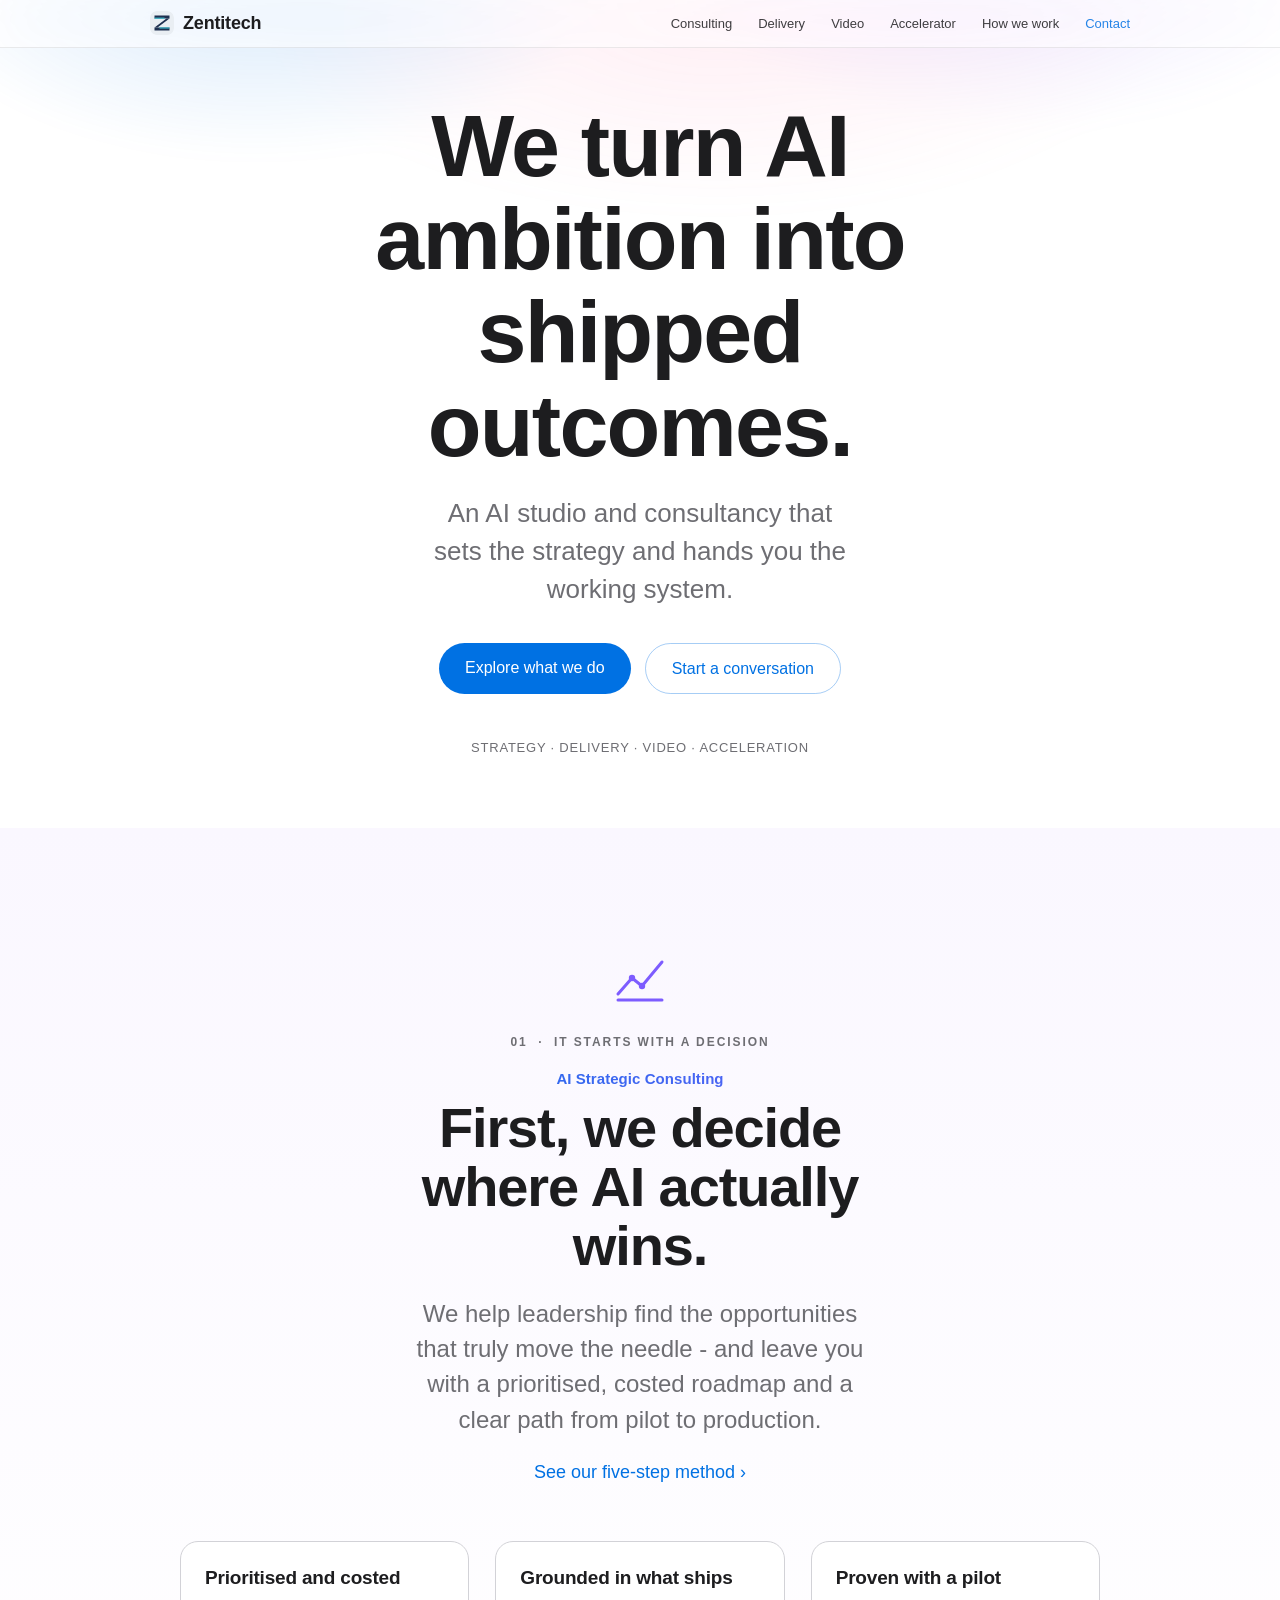
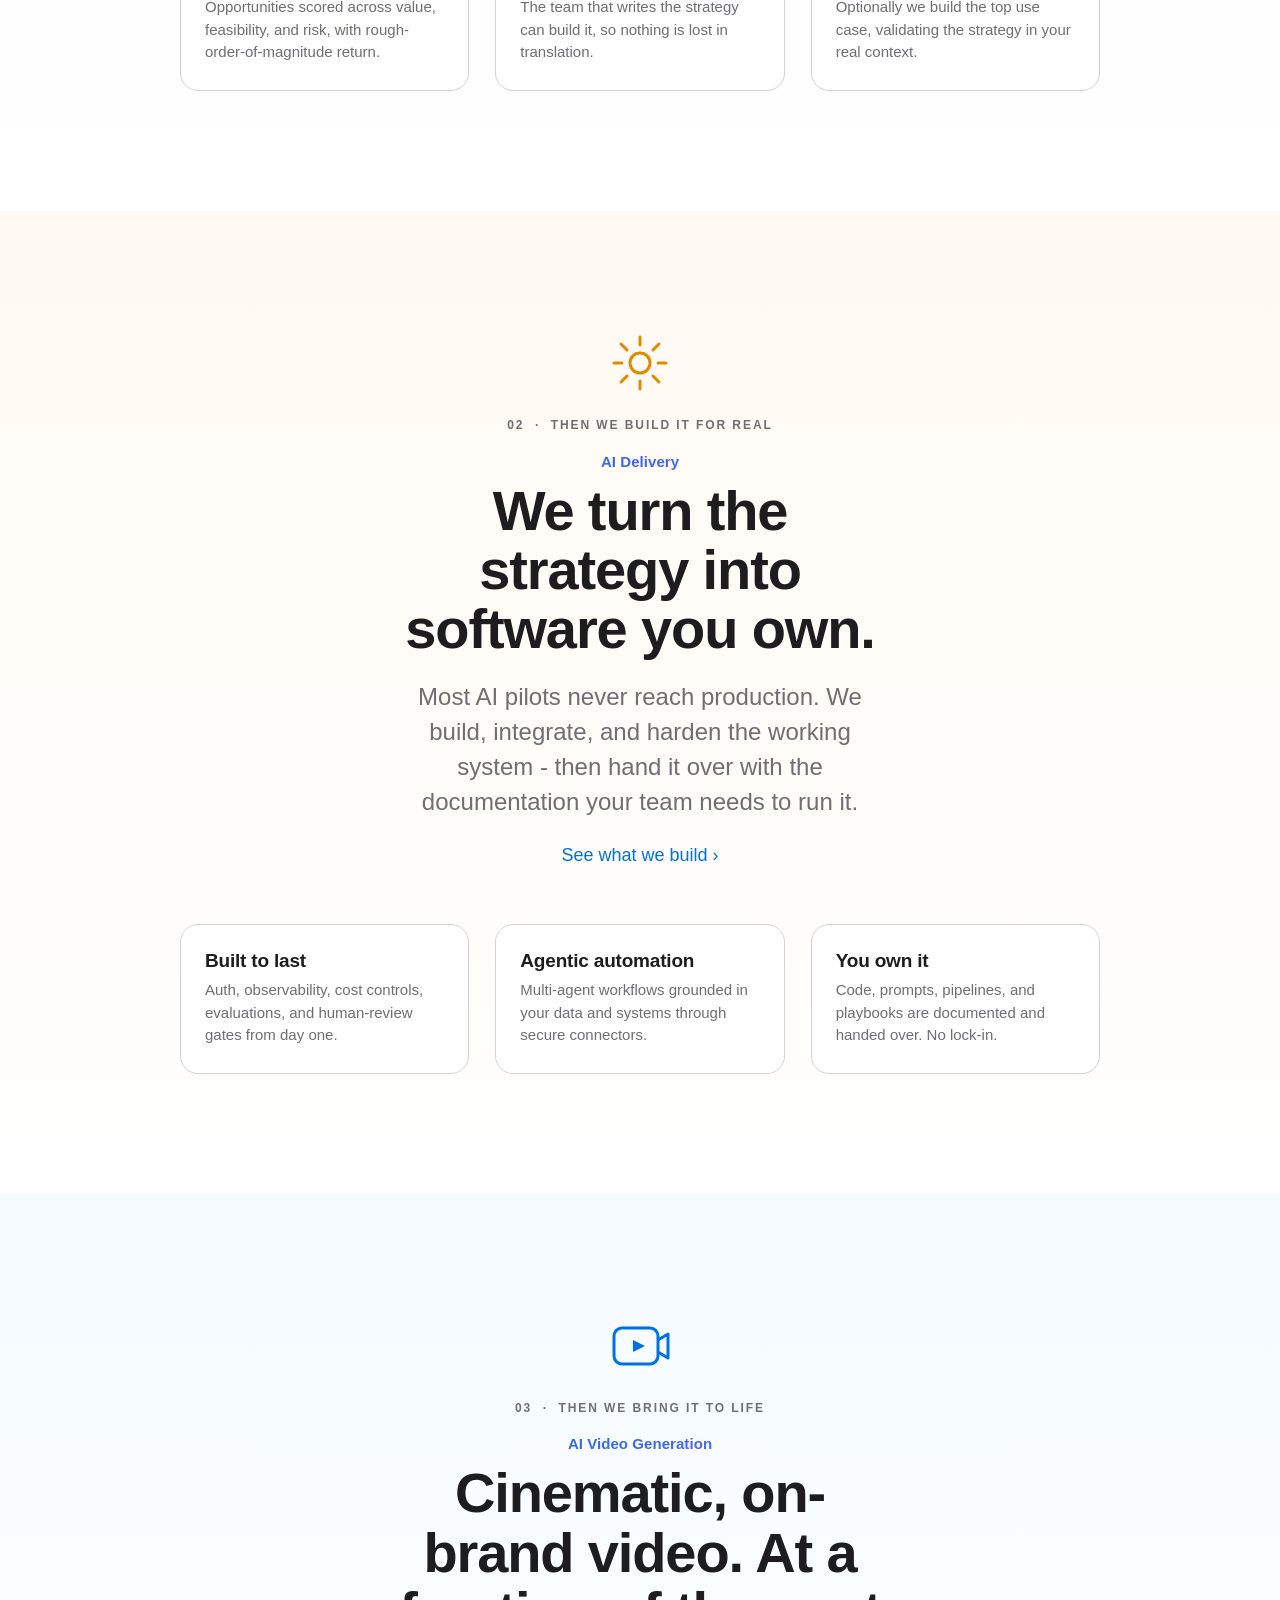
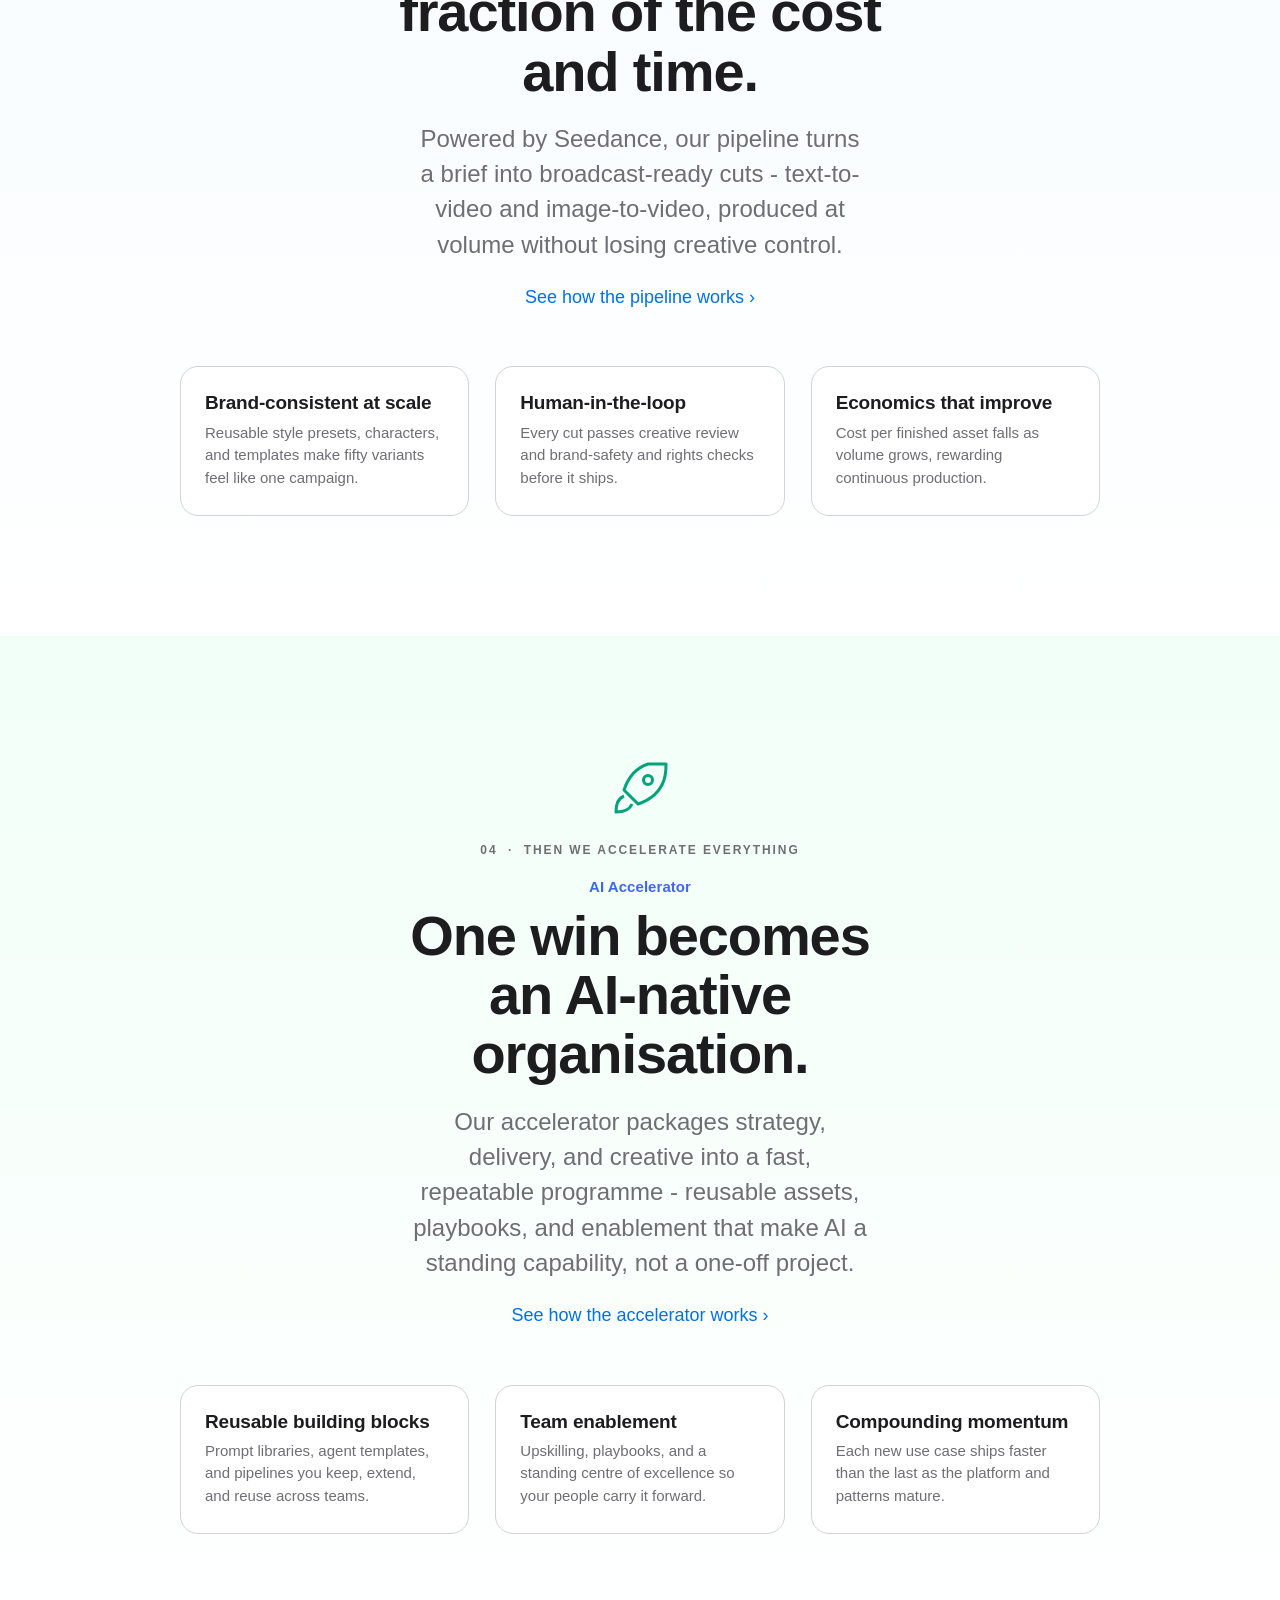
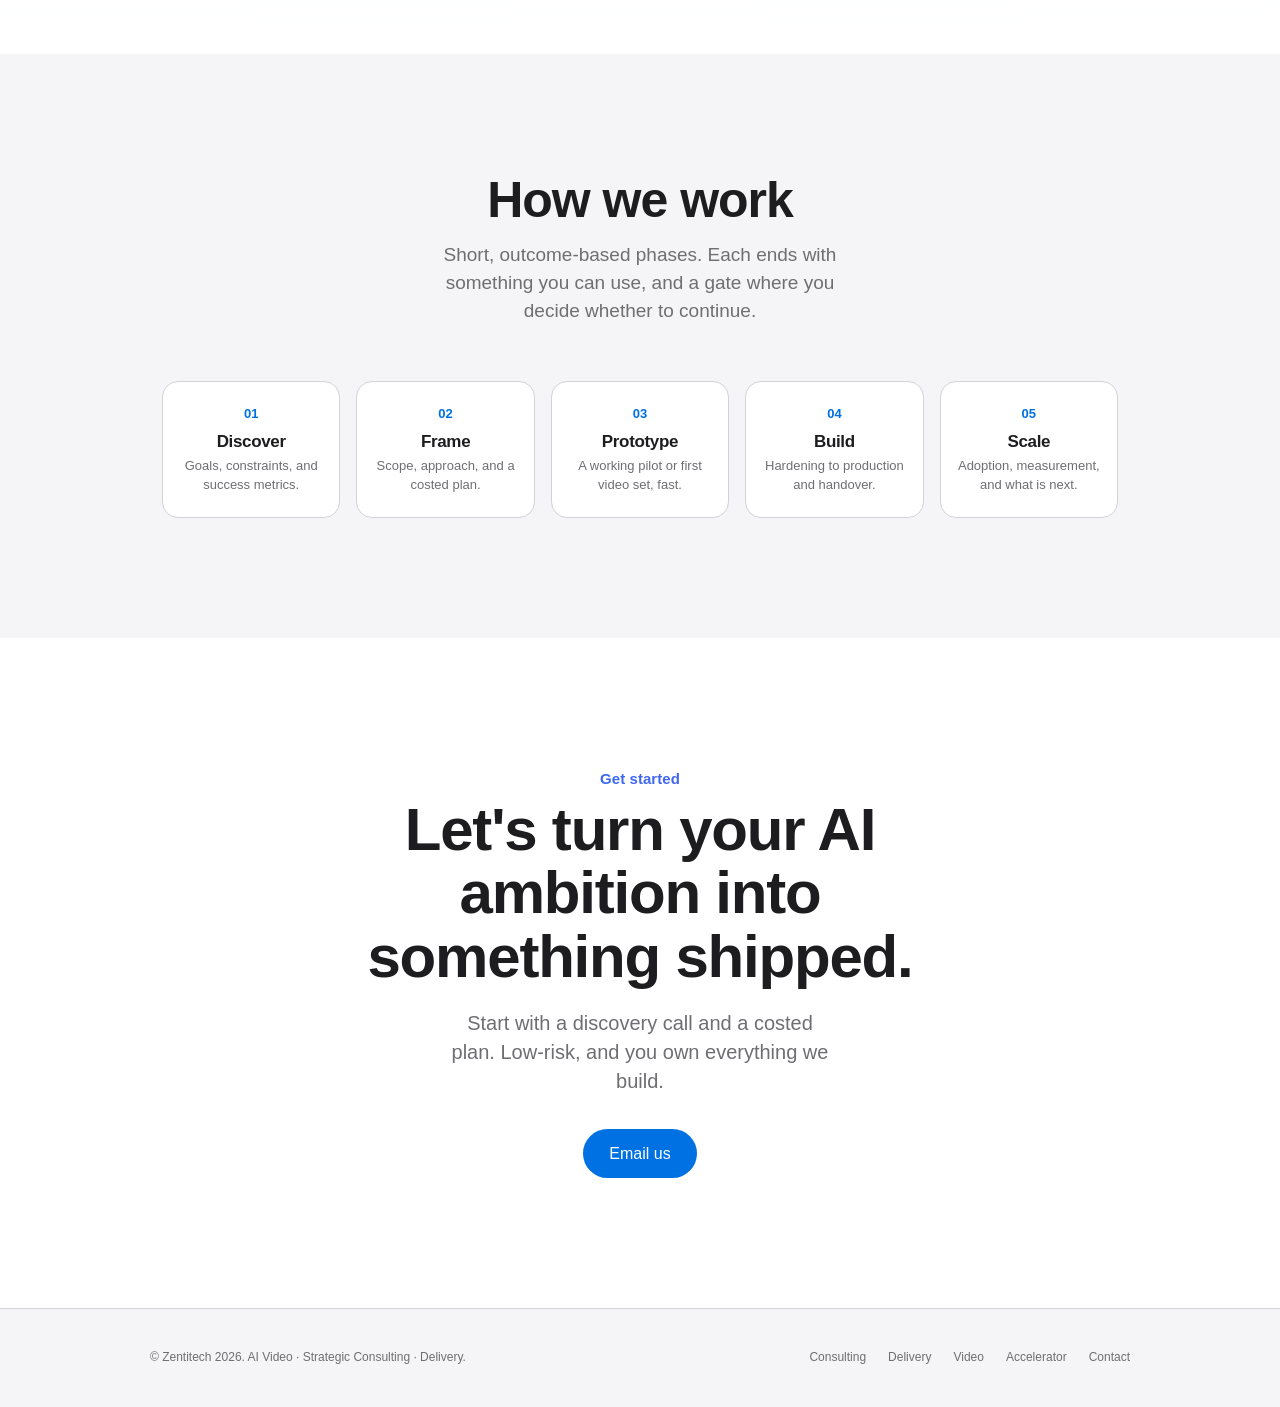
==== index.html @ b6df8ef7 "Initial commit: Zentitech website and brochure Co-Authored-By: Claude Opus 4.8 <noreply@anthropic.co" ====
<!DOCTYPE html>
<html lang="en">
<head>
<meta charset="UTF-8">
<meta name="viewport" content="width=device-width, initial-scale=1">
<title>Zentitech - AI Video · Strategic Consulting · Delivery</title>
<meta name="description" content="Zentitech turns AI ambition into shipped outcomes: cinematic AI video, strategic consulting, and production-grade AI delivery.">
<link rel="icon" href="data:image/svg+xml,%3Csvg xmlns='http://www.w3.org/2000/svg' viewBox='0 0 48 48'%3E%3Crect width='48' height='48' rx='12' fill='%23e9eef3'/%3E%3Cpath d='M9 9H39V15H9Z' fill='%231e3050'/%3E%3Cpath d='M33 15H39L15 33H9Z' fill='%231e3050'/%3E%3Cpath d='M9 33H39V39H9Z' fill='%231e3050'/%3E%3Crect x='9' y='13.2' width='20' height='2.3' fill='%233bbccd'/%3E%3Crect x='19' y='32.8' width='20' height='2.3' fill='%233bbccd'/%3E%3C/svg%3E">
<style>
  :root{
    --ink:#1d1d1f;
    --muted:#6e6e73;
    --bg:#ffffff;
    --bg2:#f5f5f7;
    --line:#d2d2d7;
    --accent:#0071e3;
    --accent-press:#0058b8;
    --nav-h:48px;
    --maxw:1000px;
    --font:-apple-system,BlinkMacSystemFont,"SF Pro Display","SF Pro Text","Helvetica Neue",Helvetica,Arial,sans-serif;
  }
  *{box-sizing:border-box;margin:0;padding:0}
  html{scroll-behavior:smooth}
  body{
    font-family:var(--font);
    color:var(--ink);
    background:var(--bg);
    -webkit-font-smoothing:antialiased;
    text-rendering:optimizeLegibility;
    line-height:1.47;
  }
  a{color:var(--accent);text-decoration:none;transition:opacity .2s ease,color .2s ease}
  a:hover{text-decoration:underline}
  section{scroll-margin-top:var(--nav-h)}
  body{animation:pagein .5s ease both}
  @keyframes pagein{from{opacity:0}to{opacity:1}}
  body.pageout{opacity:0;transition:opacity .28s ease}

  /* ---------- Nav ---------- */
  .nav{
    position:fixed;top:0;left:0;right:0;height:var(--nav-h);z-index:1000;
    background:rgba(255,255,255,.72);
    backdrop-filter:saturate(180%) blur(20px);
    -webkit-backdrop-filter:saturate(180%) blur(20px);
    border-bottom:1px solid rgba(0,0,0,.08);
  }
  .nav-inner{
    max-width:1024px;margin:0 auto;height:100%;padding:0 22px;
    display:flex;align-items:center;justify-content:space-between;gap:18px;
  }
  .brand{display:flex;align-items:center;gap:9px;font-weight:600;font-size:18px;letter-spacing:-.01em;color:var(--ink)}
  .brand:hover{text-decoration:none}
  .brand .mark{width:24px;height:24px;border-radius:7px;display:block}
  .nav-links{display:flex;align-items:center;gap:26px;overflow-x:auto;scrollbar-width:none}
  .nav-links::-webkit-scrollbar{display:none}
  .nav-links a{color:var(--ink);font-size:13px;font-weight:400;opacity:.85;white-space:nowrap}
  .nav-links a:hover{opacity:1;text-decoration:none}
  .nav-links a.cta{color:var(--accent);font-weight:500}

  /* ---------- Layout helpers ---------- */
  .wrap{max-width:var(--maxw);margin:0 auto;padding:0 22px}
  .eyebrow{
    font-size:15px;font-weight:600;letter-spacing:.004em;margin-bottom:8px;
    background:linear-gradient(90deg,#0071e3,#7d5cff);
    -webkit-background-clip:text;background-clip:text;color:transparent;
  }
  .chapter{
    font-size:12px;font-weight:600;letter-spacing:.16em;text-transform:uppercase;
    color:var(--muted);margin-bottom:16px;
  }
  h1,h2,h3{letter-spacing:-.02em;font-weight:600;line-height:1.06}
  .reveal{opacity:0;transform:translateY(26px);transition:opacity .8s cubic-bezier(.16,1,.3,1),transform .8s cubic-bezier(.16,1,.3,1)}
  .reveal.in{opacity:1;transform:none}

  /* ---------- Hero ---------- */
  .hero{
    min-height:92vh;display:flex;flex-direction:column;align-items:center;justify-content:center;
    text-align:center;padding:calc(var(--nav-h) + 40px) 22px 60px;position:relative;overflow:hidden;
  }
  .hero-glow{
    position:absolute;inset:-20% -10% auto -10%;height:70%;z-index:0;pointer-events:none;
    background:
      radial-gradient(40% 60% at 25% 20%,rgba(0,113,227,.18),transparent 60%),
      radial-gradient(40% 60% at 75% 15%,rgba(125,92,255,.16),transparent 60%),
      radial-gradient(50% 60% at 55% 30%,rgba(255,92,150,.10),transparent 60%);
    filter:blur(10px);
  }
  .hero h1{font-size:clamp(42px,8vw,88px);max-width:14ch;margin:0 auto;position:relative}
  .hero .sub{font-size:clamp(19px,2.4vw,26px);color:var(--muted);max-width:30ch;margin:22px auto 0;font-weight:400;position:relative}
  .hero .actions{margin-top:34px;display:flex;gap:14px;flex-wrap:wrap;justify-content:center;position:relative}
  .btn{
    display:inline-block;padding:13px 26px;border-radius:980px;font-size:16px;font-weight:500;
    background:var(--accent);color:#fff;transition:background .2s,transform .2s;
  }
  .btn:hover{background:var(--accent-press);text-decoration:none;transform:translateY(-1px)}
  .btn.ghost{background:transparent;color:var(--accent);border:1px solid rgba(0,113,227,.35)}
  .btn.ghost:hover{background:rgba(0,113,227,.06)}
  .hero .tagline{margin-top:44px;font-size:13px;color:var(--muted);letter-spacing:.06em;text-transform:uppercase;position:relative}

  /* ---------- Practice panels ---------- */
  .panel{padding:120px 0;text-align:center}
  .panel.tint-video{background:linear-gradient(180deg,#f5fbff,#ffffff)}
  .panel.tint-consult{background:linear-gradient(180deg,#faf7ff,#ffffff)}
  .panel.tint-delivery{background:linear-gradient(180deg,#fff9f2,#ffffff)}
  .panel.tint-accel{background:linear-gradient(180deg,#f1fff8,#ffffff)}
  .panel .icon{width:64px;height:64px;margin:0 auto 22px;display:block}
  .panel h2{font-size:clamp(34px,5vw,56px);max-width:16ch;margin:0 auto}
  .panel .lead{font-size:clamp(19px,2.2vw,24px);color:var(--muted);max-width:34ch;margin:20px auto 0;font-weight:400}
  .panel .learn{margin-top:22px;font-size:18px;font-weight:400}
  .features{
    max-width:920px;margin:56px auto 0;display:grid;grid-template-columns:repeat(3,1fr);gap:26px;text-align:left;
  }
  .feature{background:#fff;border:1px solid var(--line);border-radius:18px;padding:26px 24px}
  .feature h3{font-size:19px;margin-bottom:8px;letter-spacing:-.01em}
  .feature p{font-size:15px;color:var(--muted);line-height:1.5}

  /* ---------- Stats ---------- */
  .stats{background:#000;color:#f5f5f7;padding:110px 0;text-align:center}
  .stats h2{font-size:clamp(30px,4.4vw,46px);max-width:20ch;margin:0 auto 60px;color:#fff}
  .stat-grid{max-width:940px;margin:0 auto;display:grid;grid-template-columns:repeat(4,1fr);gap:30px}
  .stat .num{font-size:clamp(34px,5vw,52px);font-weight:600;letter-spacing:-.02em;
    background:linear-gradient(90deg,#4ac2ff,#a78bff);-webkit-background-clip:text;background-clip:text;color:transparent}
  .stat .lbl{font-size:15px;color:#a1a1a6;margin-top:8px}

  /* ---------- How we work ---------- */
  .how{padding:120px 0;text-align:center;background:var(--bg2)}
  .how h2{font-size:clamp(32px,4.6vw,50px);margin-bottom:14px}
  .how .lead{font-size:19px;color:var(--muted);max-width:40ch;margin:0 auto 56px}
  .steps{max-width:960px;margin:0 auto;display:grid;grid-template-columns:repeat(5,1fr);gap:16px}
  .step{background:#fff;border:1px solid var(--line);border-radius:16px;padding:22px 16px}
  .step .n{font-size:13px;font-weight:600;color:var(--accent);margin-bottom:10px}
  .step h3{font-size:17px;margin-bottom:6px}
  .step p{font-size:13px;color:var(--muted);line-height:1.45}

  /* ---------- Contact ---------- */
  .contact{padding:130px 0;text-align:center}
  .contact h2{font-size:clamp(34px,5.4vw,60px);max-width:18ch;margin:0 auto}
  .contact .lead{font-size:20px;color:var(--muted);max-width:34ch;margin:20px auto 32px}

  /* ---------- Footer ---------- */
  footer{background:var(--bg2);border-top:1px solid var(--line);padding:40px 0;font-size:12px;color:var(--muted)}
  .foot-inner{max-width:1024px;margin:0 auto;padding:0 22px;display:flex;justify-content:space-between;flex-wrap:wrap;gap:14px}
  .foot-inner a{color:var(--muted)}
  .foot-links{display:flex;gap:22px;flex-wrap:wrap}

  /* ---------- Responsive ---------- */
  @media(max-width:820px){
    .features{grid-template-columns:1fr;max-width:460px}
    .stat-grid{grid-template-columns:repeat(2,1fr);gap:40px 24px}
    .steps{grid-template-columns:repeat(2,1fr)}
    .panel{padding:88px 0}
    .stats,.how,.contact{padding:88px 0}
  }
  @media(max-width:520px){
    .steps{grid-template-columns:1fr}
    .nav-links{gap:18px}
    .brand span{display:none}
  }
  @media (prefers-reduced-motion:reduce){
    html{scroll-behavior:auto}
    .reveal{transition:none;opacity:1;transform:none}
  }
</style>
</head>
<body>

<!-- ===== Nav ===== -->
<nav class="nav">
  <div class="nav-inner">
    <a class="brand" href="#top">
      <svg class="mark" viewBox="0 0 48 48" aria-hidden="true">
        <rect width="48" height="48" rx="12" fill="#e9eef3"/>
        <path d="M9 9H39V15H9Z" fill="#1e3050"/>
        <path d="M33 15H39L15 33H9Z" fill="#1e3050"/>
        <path d="M9 33H39V39H9Z" fill="#1e3050"/>
        <rect x="9" y="13.2" width="20" height="2.3" fill="#3bbccd"/>
        <rect x="19" y="32.8" width="20" height="2.3" fill="#3bbccd"/>
      </svg>
      <span>Zentitech</span>
    </a>
    <div class="nav-links">
      <a href="#consulting">Consulting</a>
      <a href="#delivery">Delivery</a>
      <a href="#video">Video</a>
      <a href="#accelerator">Accelerator</a>
      <a href="#work">How we work</a>
      <a class="cta" href="#contact">Contact</a>
    </div>
  </div>
</nav>

<span id="top"></span>

<!-- ===== Hero ===== -->
<header class="hero">
  <div class="hero-glow"></div>
  <h1>We turn AI ambition into shipped outcomes.</h1>
  <p class="sub">An AI studio and consultancy that sets the strategy and hands you the working system.</p>
  <div class="actions">
    <a class="btn" href="#video">Explore what we do</a>
    <a class="btn ghost" href="#contact">Start a conversation</a>
  </div>
  <p class="tagline">Strategy · Delivery · Video · Acceleration</p>
</header>

<!-- ===== Chapter 1: Consulting ===== -->
<section id="consulting" class="panel tint-consult">
  <div class="wrap">
    <svg class="icon reveal" viewBox="0 0 64 64" fill="none" aria-hidden="true">
      <path d="M10 46l14-16 10 8 20-24" stroke="#7d5cff" stroke-width="3" stroke-linecap="round" stroke-linejoin="round"/>
      <circle cx="24" cy="30" r="3.2" fill="#7d5cff"/><circle cx="34" cy="38" r="3.2" fill="#7d5cff"/>
      <path d="M10 52h44" stroke="#7d5cff" stroke-width="3" stroke-linecap="round"/>
    </svg>
    <p class="chapter reveal">01 &nbsp;·&nbsp; It starts with a decision</p>
    <p class="eyebrow reveal">AI Strategic Consulting</p>
    <h2 class="reveal">First, we decide where AI actually wins.</h2>
    <p class="lead reveal">We help leadership find the opportunities that truly move the needle - and leave you with a prioritised, costed roadmap and a clear path from pilot to production.</p>
    <p class="learn reveal"><a href="consulting.html">See our five-step method &rsaquo;</a></p>
    <div class="features">
      <div class="feature reveal"><h3>Prioritised and costed</h3><p>Opportunities scored across value, feasibility, and risk, with rough-order-of-magnitude return.</p></div>
      <div class="feature reveal"><h3>Grounded in what ships</h3><p>The team that writes the strategy can build it, so nothing is lost in translation.</p></div>
      <div class="feature reveal"><h3>Proven with a pilot</h3><p>Optionally we build the top use case, validating the strategy in your real context.</p></div>
    </div>
  </div>
</section>

<!-- ===== Chapter 2: Delivery ===== -->
<section id="delivery" class="panel tint-delivery">
  <div class="wrap">
    <svg class="icon reveal" viewBox="0 0 64 64" fill="none" aria-hidden="true">
      <circle cx="32" cy="32" r="10" stroke="#e08a00" stroke-width="3"/>
      <path d="M32 6v8M32 50v8M6 32h8M50 32h8M13 13l6 6M45 45l6 6M51 13l-6 6M19 45l-6 6" stroke="#e08a00" stroke-width="3" stroke-linecap="round"/>
    </svg>
    <p class="chapter reveal">02 &nbsp;·&nbsp; Then we build it for real</p>
    <p class="eyebrow reveal">AI Delivery</p>
    <h2 class="reveal">We turn the strategy into software you own.</h2>
    <p class="lead reveal">Most AI pilots never reach production. We build, integrate, and harden the working system - then hand it over with the documentation your team needs to run it.</p>
    <p class="learn reveal"><a href="delivery.html">See what we build &rsaquo;</a></p>
    <div class="features">
      <div class="feature reveal"><h3>Built to last</h3><p>Auth, observability, cost controls, evaluations, and human-review gates from day one.</p></div>
      <div class="feature reveal"><h3>Agentic automation</h3><p>Multi-agent workflows grounded in your data and systems through secure connectors.</p></div>
      <div class="feature reveal"><h3>You own it</h3><p>Code, prompts, pipelines, and playbooks are documented and handed over. No lock-in.</p></div>
    </div>
  </div>
</section>

<!-- ===== Chapter 3: Video ===== -->
<section id="video" class="panel tint-video">
  <div class="wrap">
    <svg class="icon reveal" viewBox="0 0 64 64" fill="none" aria-hidden="true">
      <rect x="6" y="14" width="44" height="36" rx="8" stroke="#0071e3" stroke-width="3"/>
      <path d="M50 26l10-6v24l-10-6" stroke="#0071e3" stroke-width="3" stroke-linejoin="round"/>
      <path d="M25 26l12 6-12 6z" fill="#0071e3"/>
    </svg>
    <p class="chapter reveal">03 &nbsp;·&nbsp; Then we bring it to life</p>
    <p class="eyebrow reveal">AI Video Generation</p>
    <h2 class="reveal">Cinematic, on-brand video. At a fraction of the cost and time.</h2>
    <p class="lead reveal">Powered by Seedance, our pipeline turns a brief into broadcast-ready cuts - text-to-video and image-to-video, produced at volume without losing creative control.</p>
    <p class="learn reveal"><a href="video.html">See how the pipeline works &rsaquo;</a></p>
    <div class="features">
      <div class="feature reveal"><h3>Brand-consistent at scale</h3><p>Reusable style presets, characters, and templates make fifty variants feel like one campaign.</p></div>
      <div class="feature reveal"><h3>Human-in-the-loop</h3><p>Every cut passes creative review and brand-safety and rights checks before it ships.</p></div>
      <div class="feature reveal"><h3>Economics that improve</h3><p>Cost per finished asset falls as volume grows, rewarding continuous production.</p></div>
    </div>
  </div>
</section>

<!-- ===== Chapter 4: AI Accelerator ===== -->
<section id="accelerator" class="panel tint-accel">
  <div class="wrap">
    <svg class="icon reveal" viewBox="0 0 64 64" fill="none" aria-hidden="true">
      <path d="M40 8c-12 4-20 14-24 26l14 14c12-4 22-12 26-24 2-6 2-12 2-16-4 0-10 0-18 0z" stroke="#00a37a" stroke-width="3" stroke-linejoin="round"/>
      <circle cx="40" cy="24" r="4.5" stroke="#00a37a" stroke-width="3"/>
      <path d="M16 40c-5 2-8 8-8 16 8 0 14-3 16-8" stroke="#00a37a" stroke-width="3" stroke-linejoin="round"/>
    </svg>
    <p class="chapter reveal">04 &nbsp;·&nbsp; Then we accelerate everything</p>
    <p class="eyebrow reveal">AI Accelerator</p>
    <h2 class="reveal">One win becomes an AI-native organisation.</h2>
    <p class="lead reveal">Our accelerator packages strategy, delivery, and creative into a fast, repeatable programme - reusable assets, playbooks, and enablement that make AI a standing capability, not a one-off project.</p>
    <p class="learn reveal"><a href="accelerator.html">See how the accelerator works &rsaquo;</a></p>
    <div class="features">
      <div class="feature reveal"><h3>Reusable building blocks</h3><p>Prompt libraries, agent templates, and pipelines you keep, extend, and reuse across teams.</p></div>
      <div class="feature reveal"><h3>Team enablement</h3><p>Upskilling, playbooks, and a standing centre of excellence so your people carry it forward.</p></div>
      <div class="feature reveal"><h3>Compounding momentum</h3><p>Each new use case ships faster than the last as the platform and patterns mature.</p></div>
    </div>
  </div>
</section>


<!-- ===== How we work ===== -->
<section id="work" class="how">
  <div class="wrap">
    <h2 class="reveal">How we work</h2>
    <p class="lead reveal">Short, outcome-based phases. Each ends with something you can use, and a gate where you decide whether to continue.</p>
    <div class="steps">
      <div class="step reveal"><div class="n">01</div><h3>Discover</h3><p>Goals, constraints, and success metrics.</p></div>
      <div class="step reveal"><div class="n">02</div><h3>Frame</h3><p>Scope, approach, and a costed plan.</p></div>
      <div class="step reveal"><div class="n">03</div><h3>Prototype</h3><p>A working pilot or first video set, fast.</p></div>
      <div class="step reveal"><div class="n">04</div><h3>Build</h3><p>Hardening to production and handover.</p></div>
      <div class="step reveal"><div class="n">05</div><h3>Scale</h3><p>Adoption, measurement, and what is next.</p></div>
    </div>
  </div>
</section>

<!-- ===== Contact ===== -->
<section id="contact" class="contact">
  <div class="wrap">
    <p class="eyebrow reveal">Get started</p>
    <h2 class="reveal">Let's turn your AI ambition into something shipped.</h2>
    <p class="lead reveal">Start with a discovery call and a costed plan. Low-risk, and you own everything we build.</p>
    <div class="actions reveal" style="display:flex;gap:14px;justify-content:center;flex-wrap:wrap">
      <a class="btn" href="mailto:info@zentitech.com">Email us</a>
    </div>
  </div>
</section>

<!-- ===== Footer ===== -->
<footer>
  <div class="foot-inner">
    <div>&copy; Zentitech 2026. AI Video · Strategic Consulting · Delivery.</div>
    <div class="foot-links">
      <a href="#consulting">Consulting</a>
      <a href="#delivery">Delivery</a>
      <a href="#video">Video</a>
      <a href="#accelerator">Accelerator</a>
      <a href="mailto:info@zentitech.com">Contact</a>
    </div>
  </div>
</footer>

<script>
  // Scroll reveal
  var io = new IntersectionObserver(function(entries){
    entries.forEach(function(e){
      if(e.isIntersecting){ e.target.classList.add('in'); io.unobserve(e.target); }
    });
  }, {threshold:0.14, rootMargin:'0px 0px -8% 0px'});
  document.querySelectorAll('.reveal').forEach(function(el, i){
    // small stagger within a group
    el.style.transitionDelay = (i % 3) * 60 + 'ms';
    io.observe(el);
  });
(function(){
  if(window.matchMedia && window.matchMedia('(prefers-reduced-motion: reduce)').matches) return;
  document.addEventListener('click',function(e){
    var a=e.target.closest('a'); if(!a) return;
    if(a.target==='_blank'||a.hasAttribute('download')) return;
    var href=a.getAttribute('href')||'';
    if(href===''||href.charAt(0)==='#'||href.indexOf('mailto:')===0||href.indexOf('http')===0) return;
    e.preventDefault();
    document.body.classList.add('pageout');
    setTimeout(function(){window.location=href;},260);
  });
})();
</script>
</body>
</html>
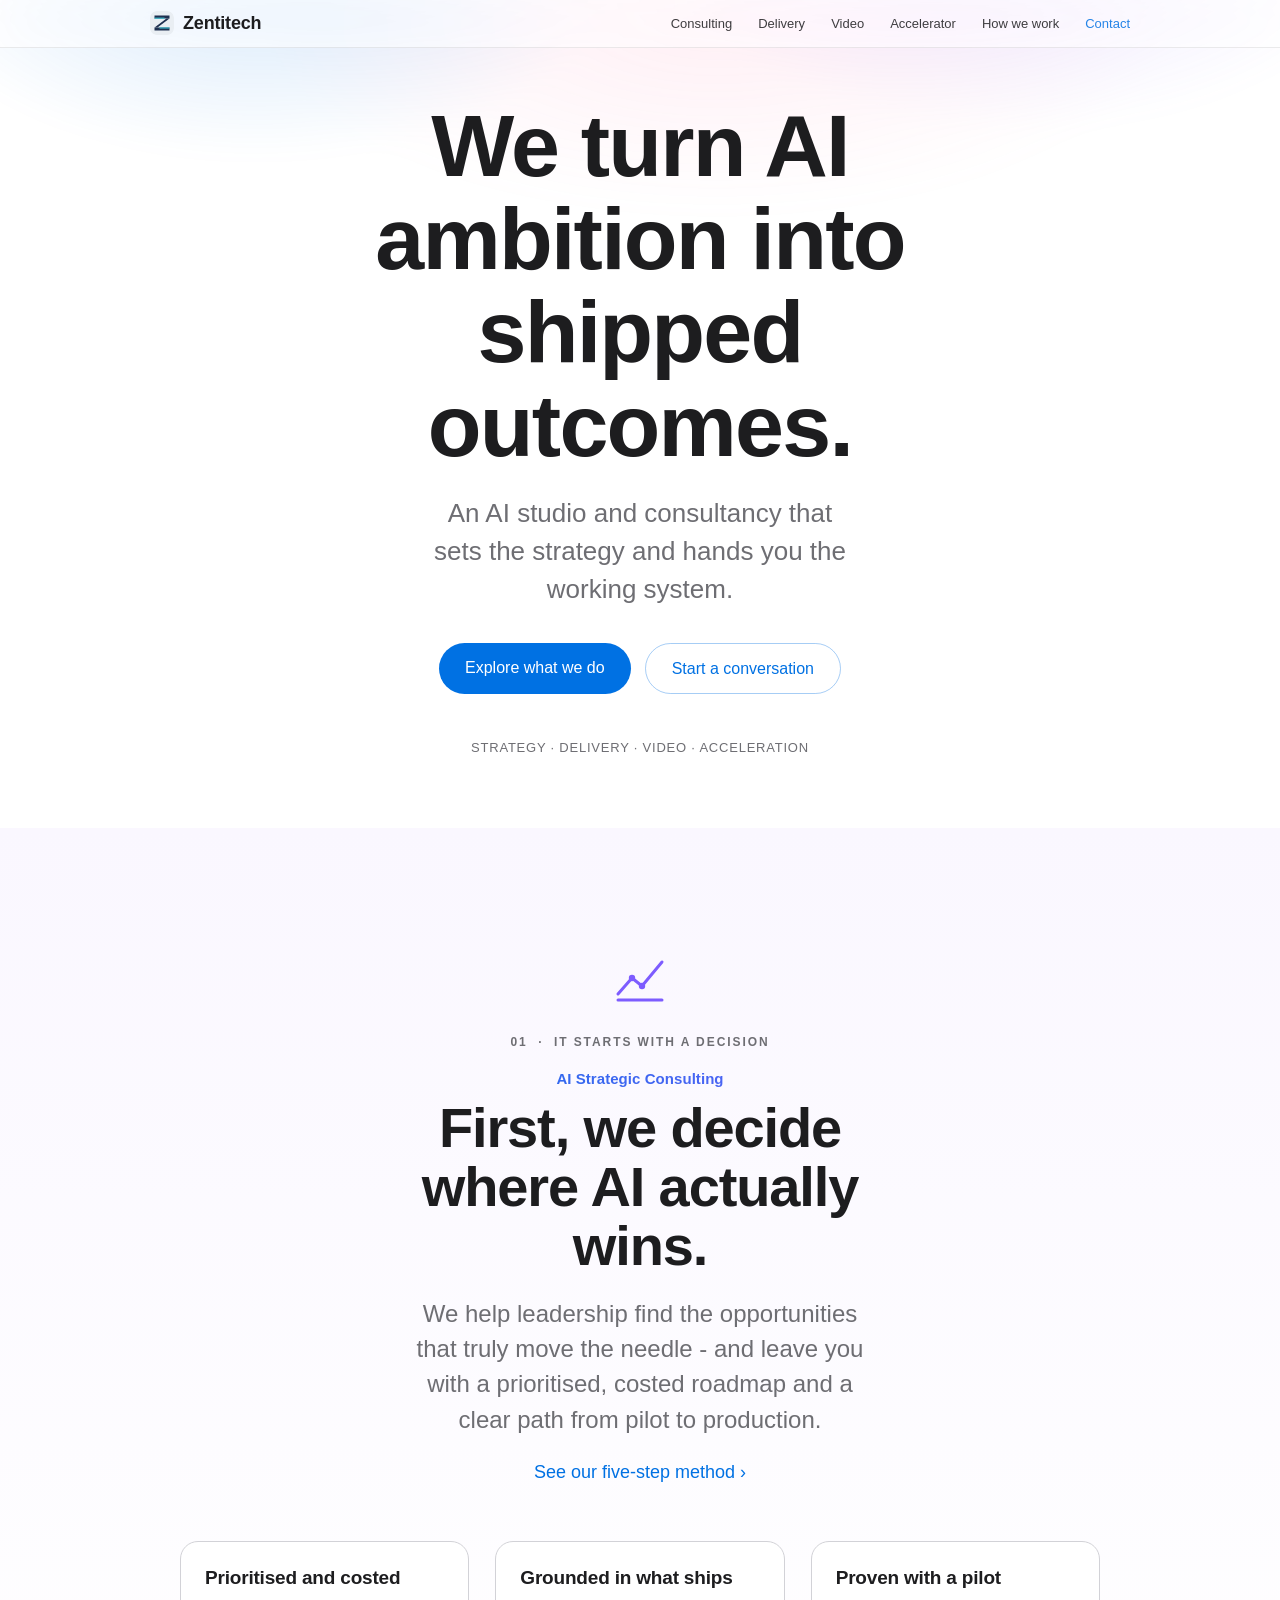
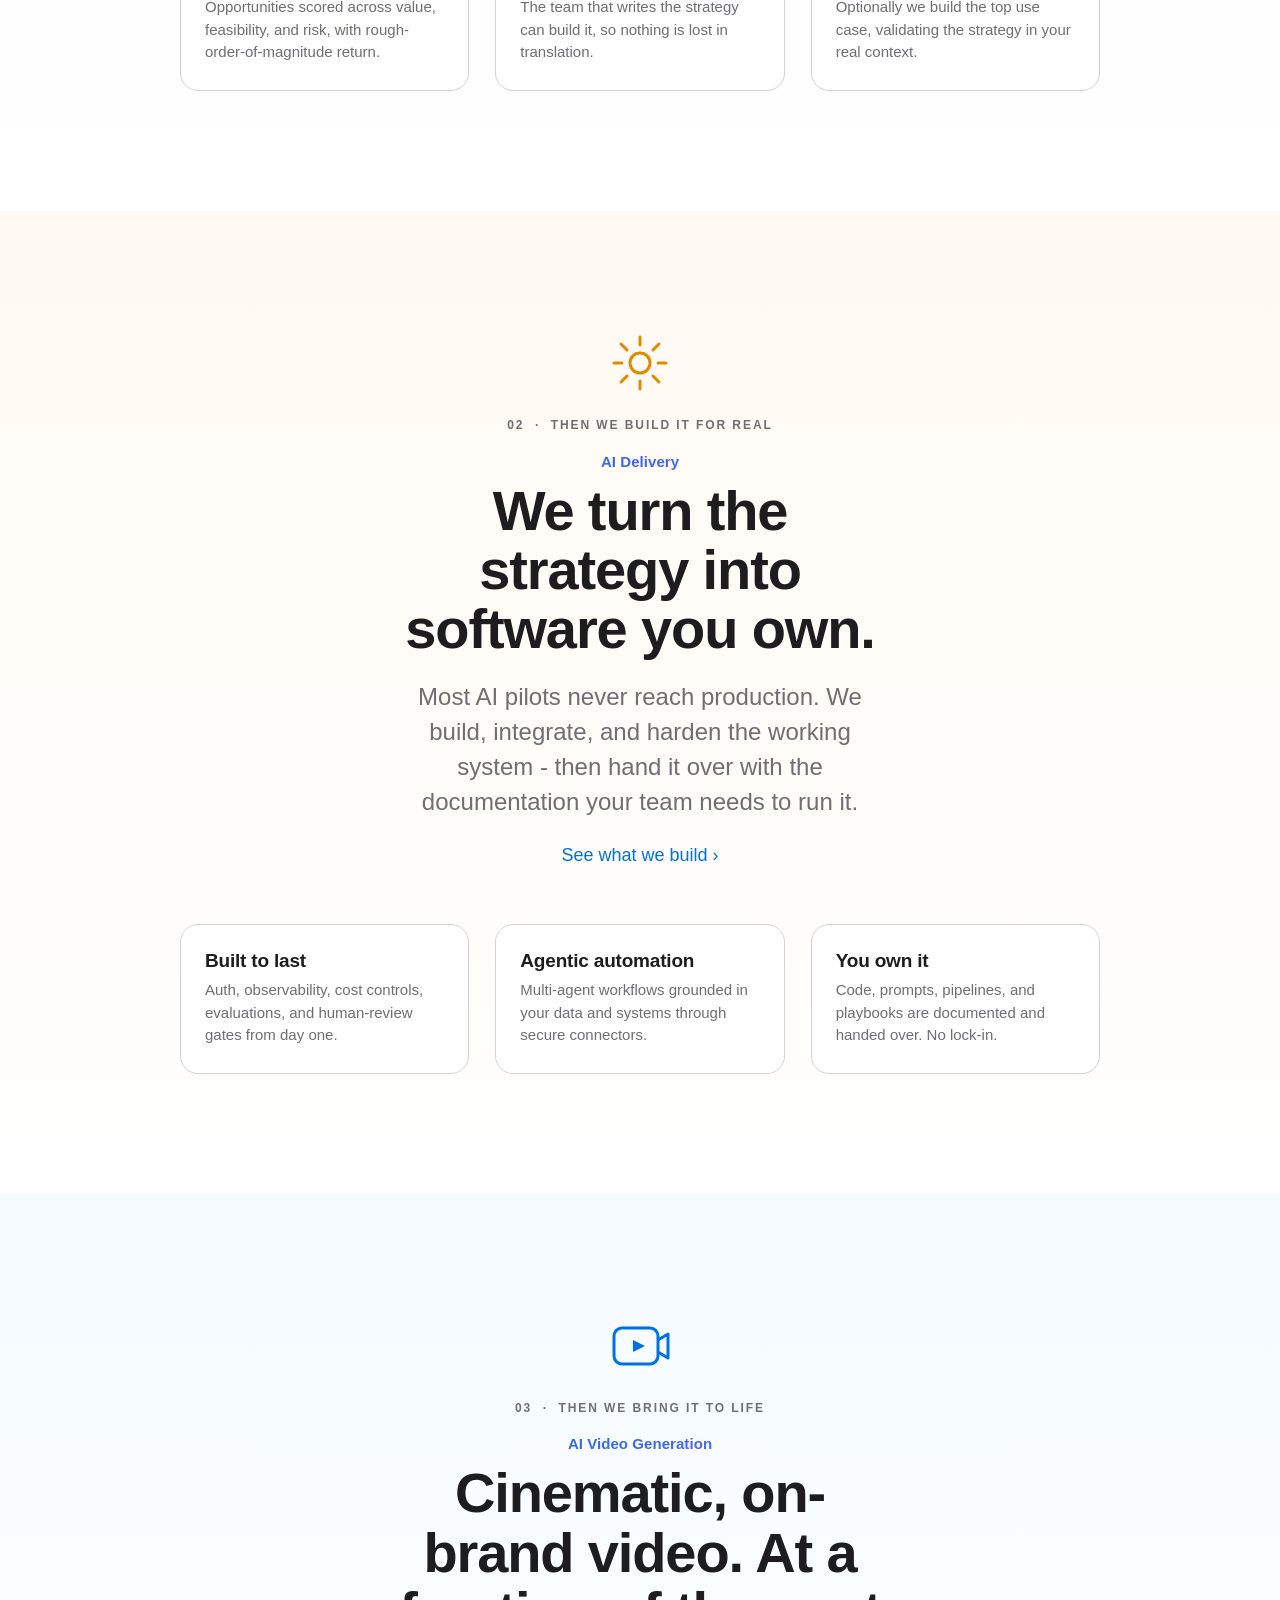
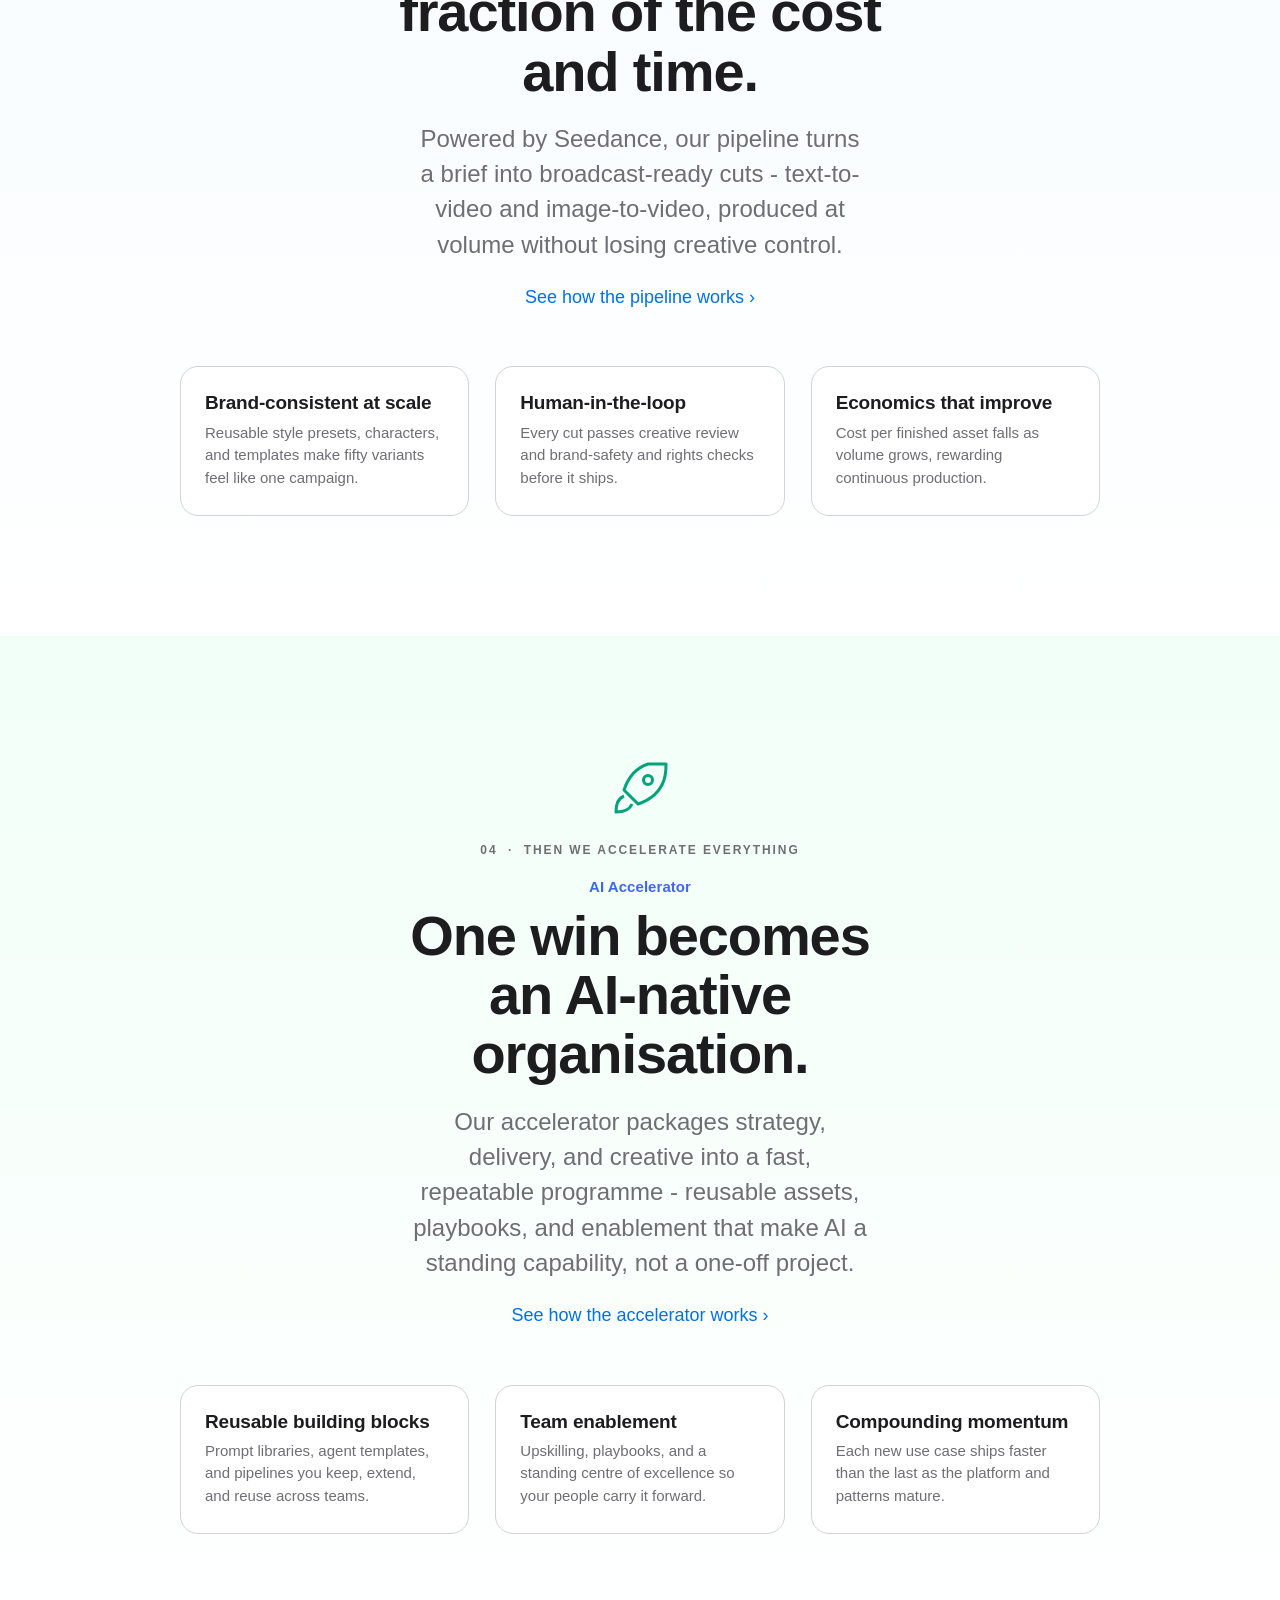
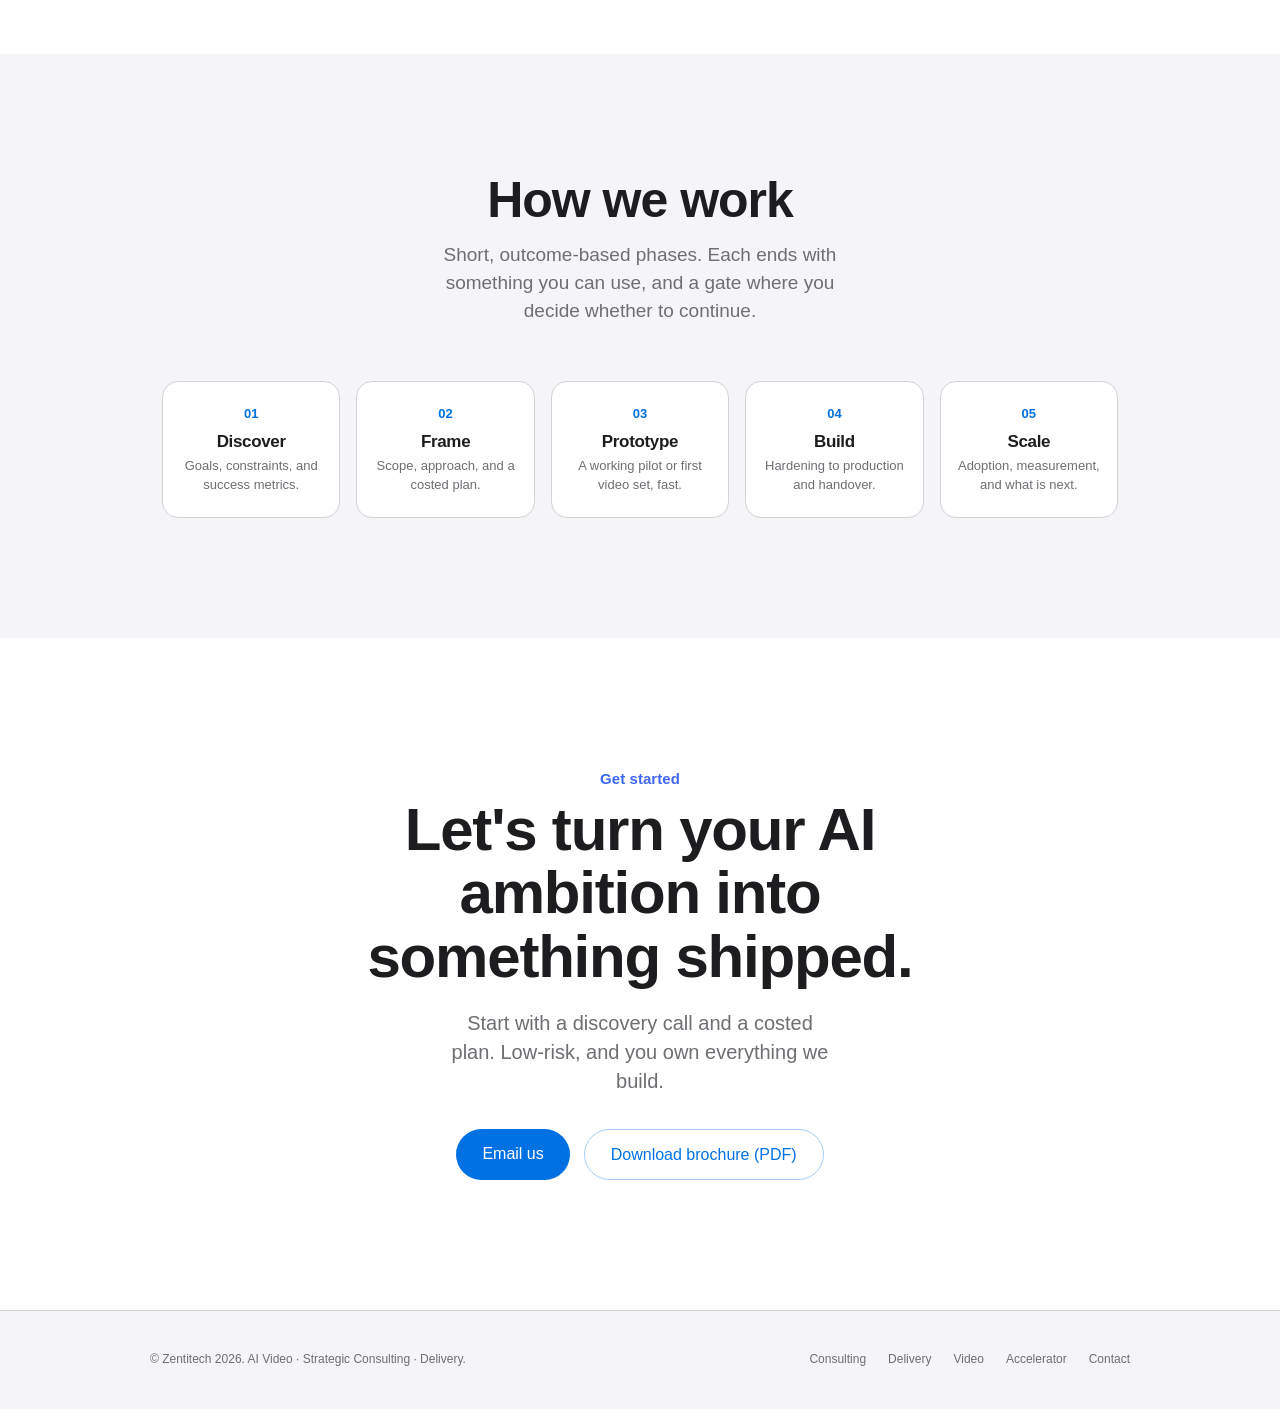
==== commit b0f5c1af: "Restructure site into assets/ and pages/; add brochure download - Keep index.html and README.md at r" ====
--- a/index.html
+++ b/index.html
@@ -215,7 +215,7 @@
     <p class="eyebrow reveal">AI Strategic Consulting</p>
     <h2 class="reveal">First, we decide where AI actually wins.</h2>
     <p class="lead reveal">We help leadership find the opportunities that truly move the needle - and leave you with a prioritised, costed roadmap and a clear path from pilot to production.</p>
-    <p class="learn reveal"><a href="consulting.html">See our five-step method &rsaquo;</a></p>
+    <p class="learn reveal"><a href="pages/consulting.html">See our five-step method &rsaquo;</a></p>
     <div class="features">
       <div class="feature reveal"><h3>Prioritised and costed</h3><p>Opportunities scored across value, feasibility, and risk, with rough-order-of-magnitude return.</p></div>
       <div class="feature reveal"><h3>Grounded in what ships</h3><p>The team that writes the strategy can build it, so nothing is lost in translation.</p></div>
@@ -235,7 +235,7 @@
     <p class="eyebrow reveal">AI Delivery</p>
     <h2 class="reveal">We turn the strategy into software you own.</h2>
     <p class="lead reveal">Most AI pilots never reach production. We build, integrate, and harden the working system - then hand it over with the documentation your team needs to run it.</p>
-    <p class="learn reveal"><a href="delivery.html">See what we build &rsaquo;</a></p>
+    <p class="learn reveal"><a href="pages/delivery.html">See what we build &rsaquo;</a></p>
     <div class="features">
       <div class="feature reveal"><h3>Built to last</h3><p>Auth, observability, cost controls, evaluations, and human-review gates from day one.</p></div>
       <div class="feature reveal"><h3>Agentic automation</h3><p>Multi-agent workflows grounded in your data and systems through secure connectors.</p></div>
@@ -256,7 +256,7 @@
     <p class="eyebrow reveal">AI Video Generation</p>
     <h2 class="reveal">Cinematic, on-brand video. At a fraction of the cost and time.</h2>
     <p class="lead reveal">Powered by Seedance, our pipeline turns a brief into broadcast-ready cuts - text-to-video and image-to-video, produced at volume without losing creative control.</p>
-    <p class="learn reveal"><a href="video.html">See how the pipeline works &rsaquo;</a></p>
+    <p class="learn reveal"><a href="pages/video.html">See how the pipeline works &rsaquo;</a></p>
     <div class="features">
       <div class="feature reveal"><h3>Brand-consistent at scale</h3><p>Reusable style presets, characters, and templates make fifty variants feel like one campaign.</p></div>
       <div class="feature reveal"><h3>Human-in-the-loop</h3><p>Every cut passes creative review and brand-safety and rights checks before it ships.</p></div>
@@ -277,7 +277,7 @@
     <p class="eyebrow reveal">AI Accelerator</p>
     <h2 class="reveal">One win becomes an AI-native organisation.</h2>
     <p class="lead reveal">Our accelerator packages strategy, delivery, and creative into a fast, repeatable programme - reusable assets, playbooks, and enablement that make AI a standing capability, not a one-off project.</p>
-    <p class="learn reveal"><a href="accelerator.html">See how the accelerator works &rsaquo;</a></p>
+    <p class="learn reveal"><a href="pages/accelerator.html">See how the accelerator works &rsaquo;</a></p>
     <div class="features">
       <div class="feature reveal"><h3>Reusable building blocks</h3><p>Prompt libraries, agent templates, and pipelines you keep, extend, and reuse across teams.</p></div>
       <div class="feature reveal"><h3>Team enablement</h3><p>Upskilling, playbooks, and a standing centre of excellence so your people carry it forward.</p></div>
@@ -310,6 +310,7 @@
     <p class="lead reveal">Start with a discovery call and a costed plan. Low-risk, and you own everything we build.</p>
     <div class="actions reveal" style="display:flex;gap:14px;justify-content:center;flex-wrap:wrap">
       <a class="btn" href="mailto:info@zentitech.com">Email us</a>
+      <a class="btn ghost" href="assets/pdf/zentitech-brochure.pdf" download>Download brochure (PDF)</a>
     </div>
   </div>
 </section>
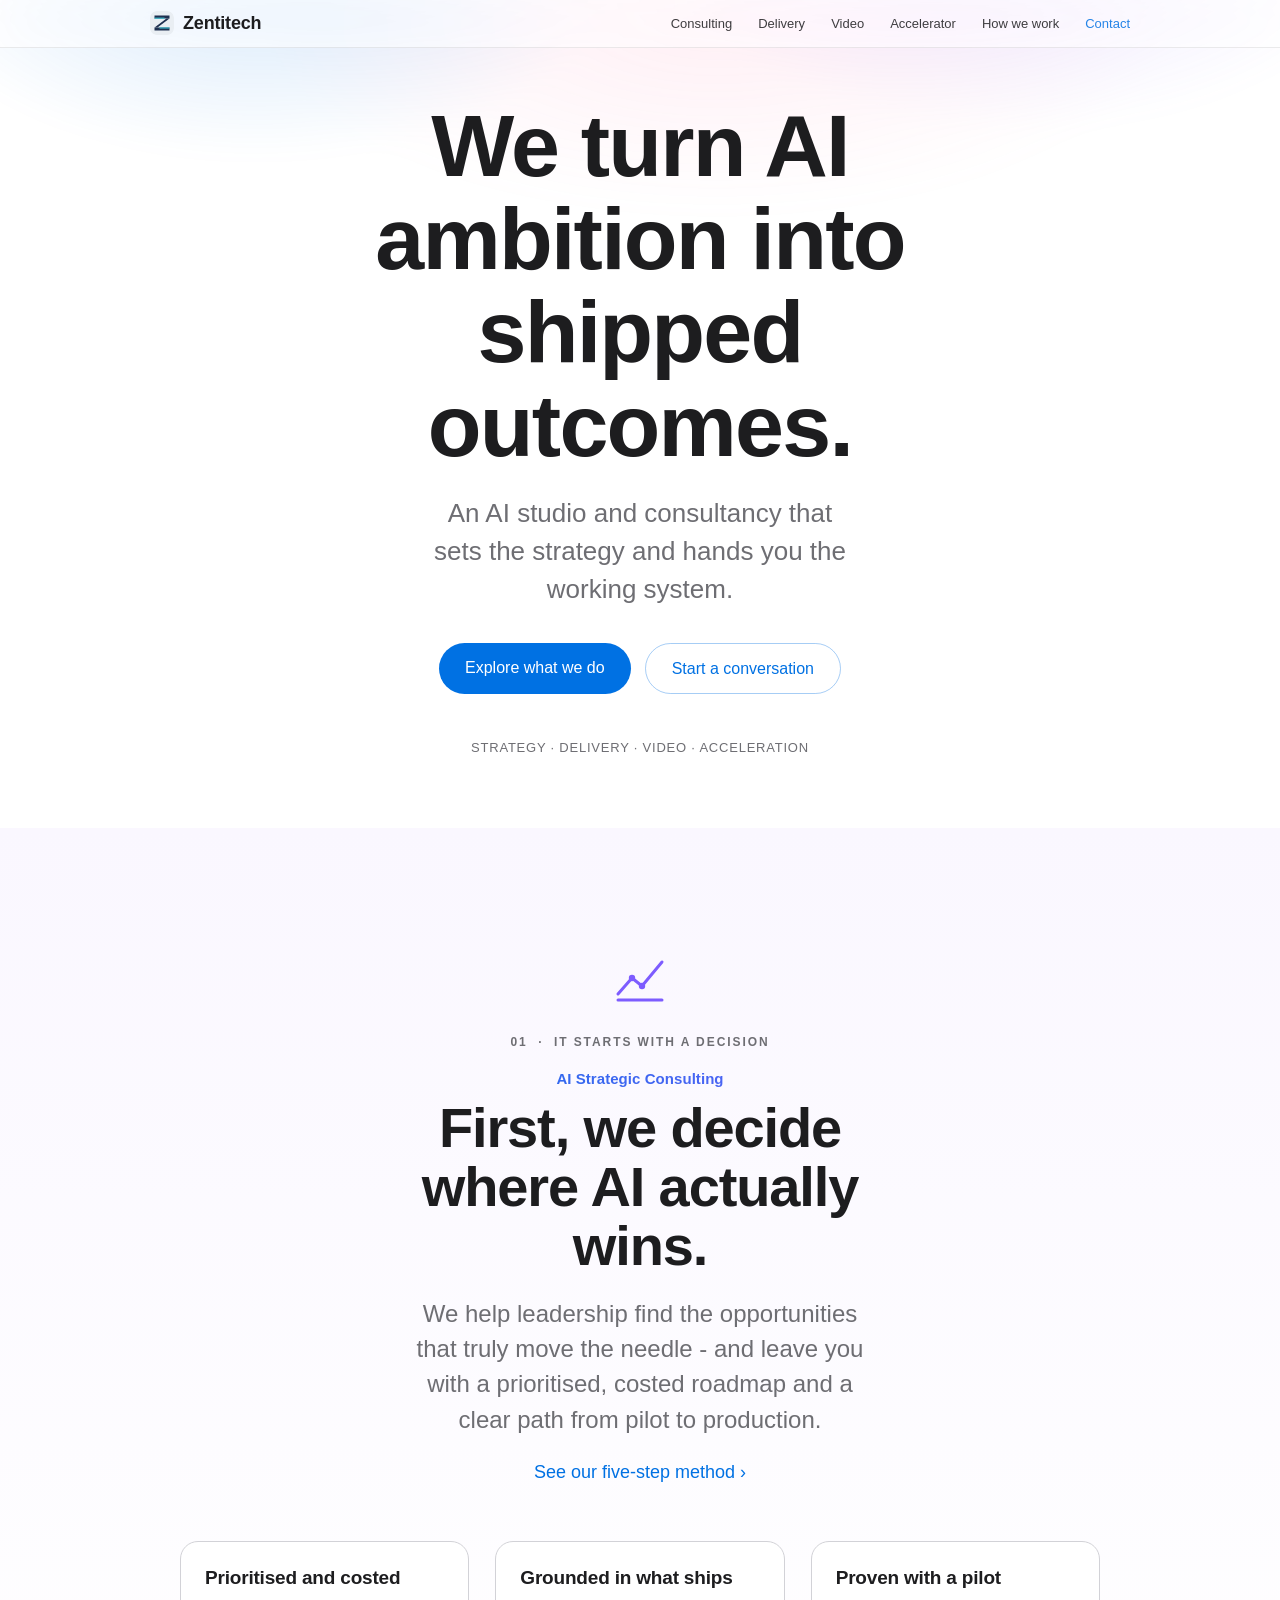
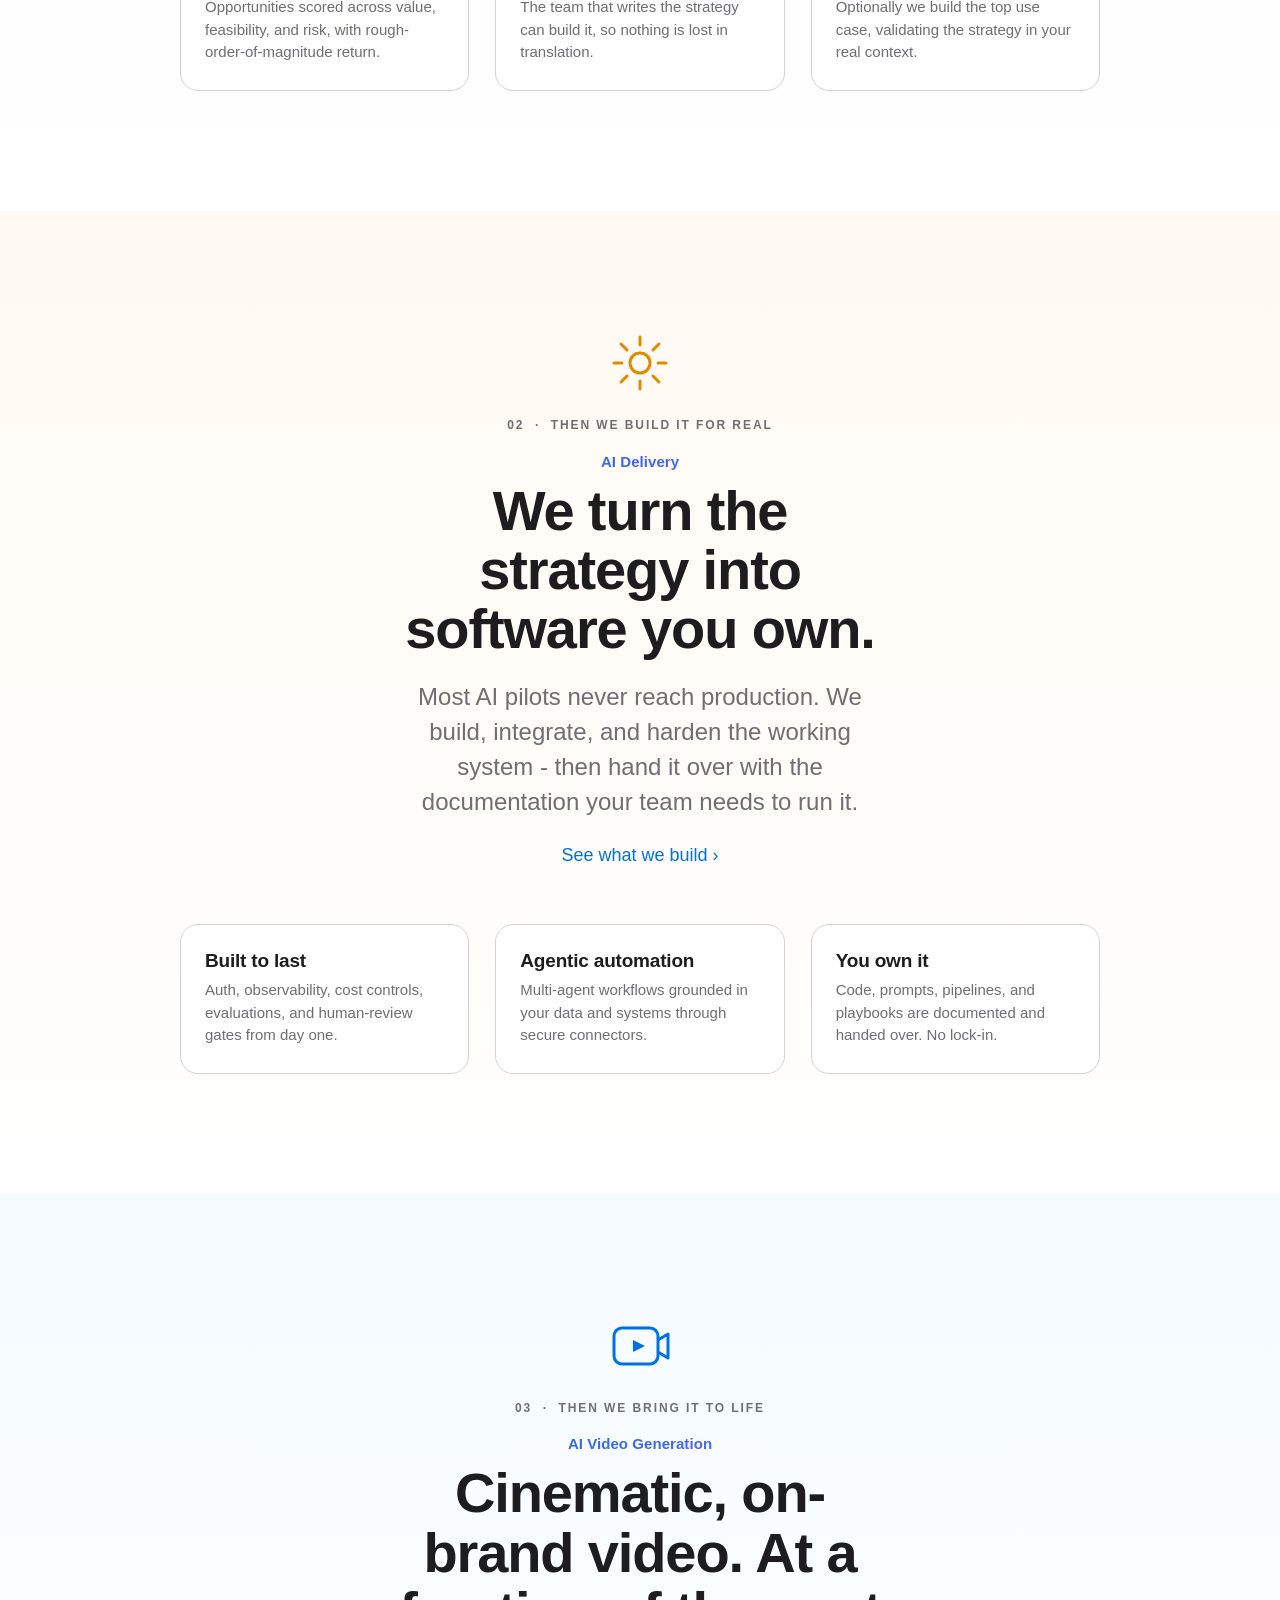
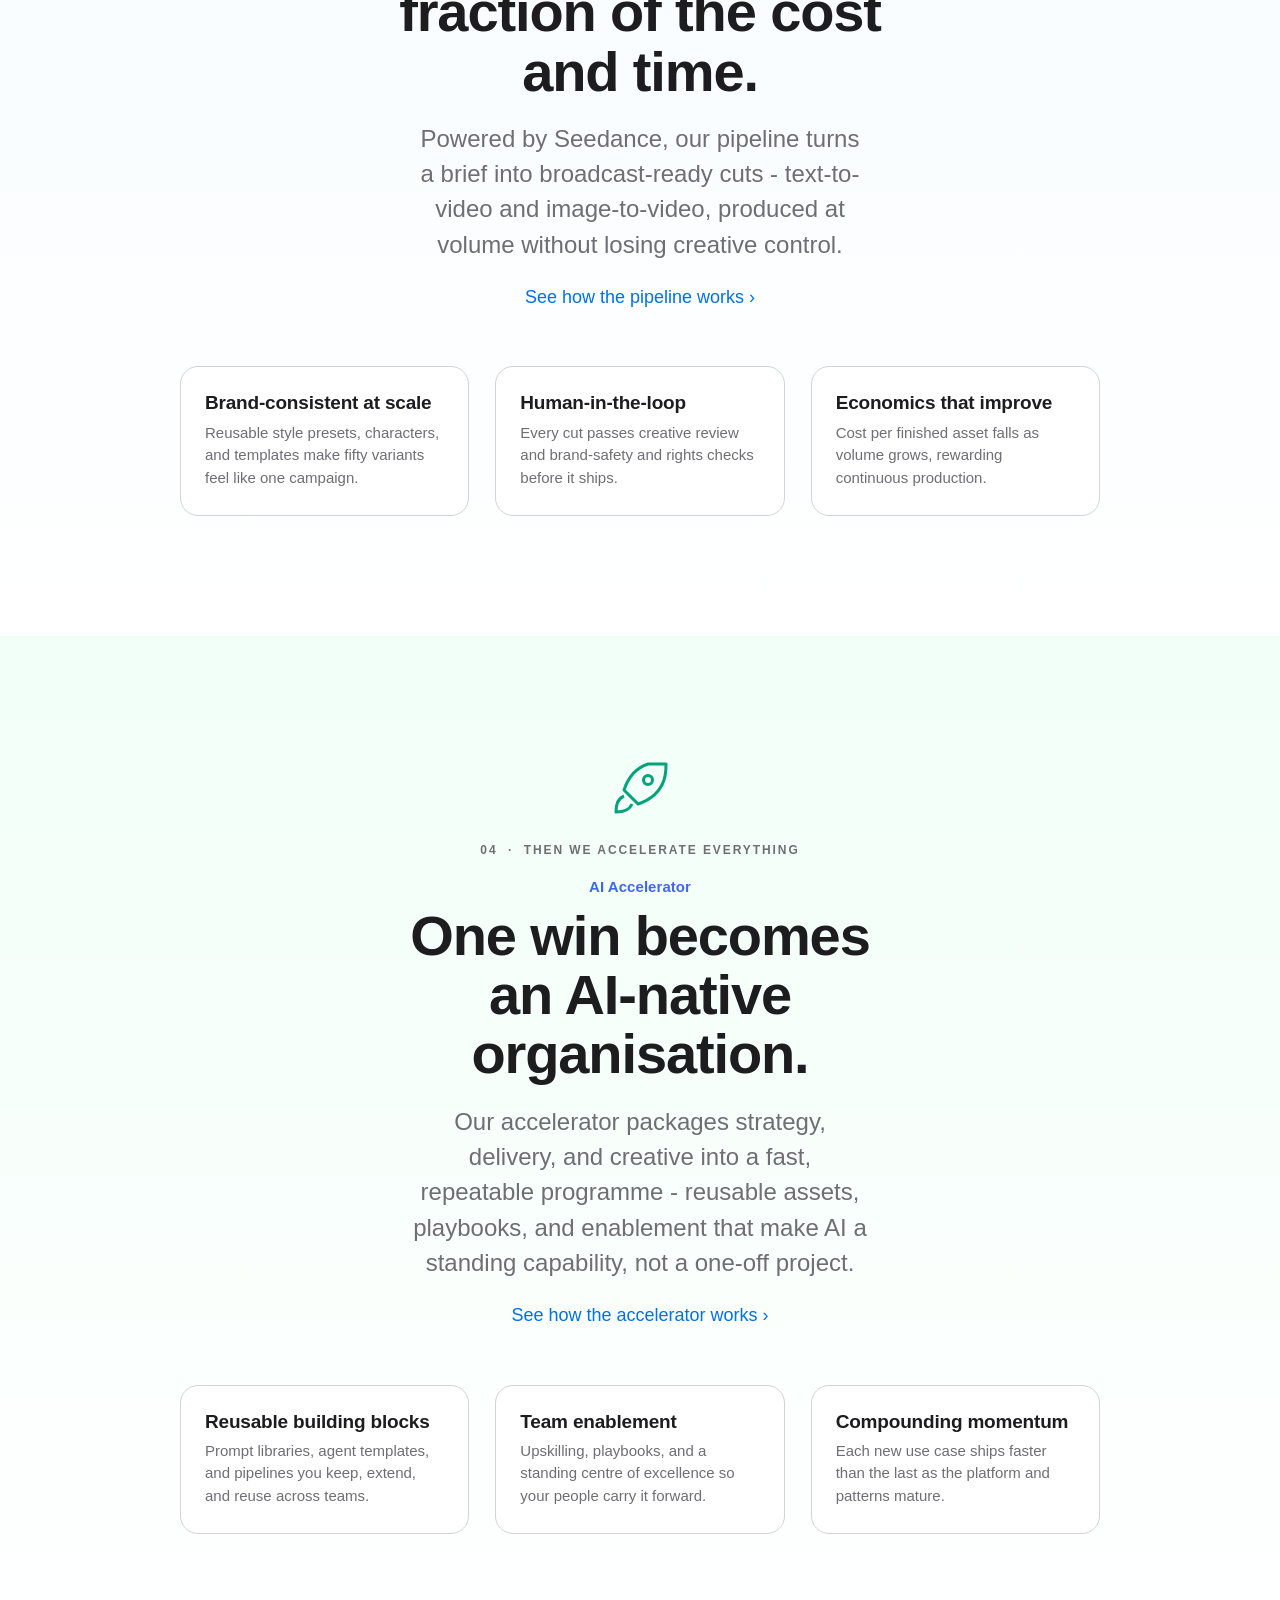
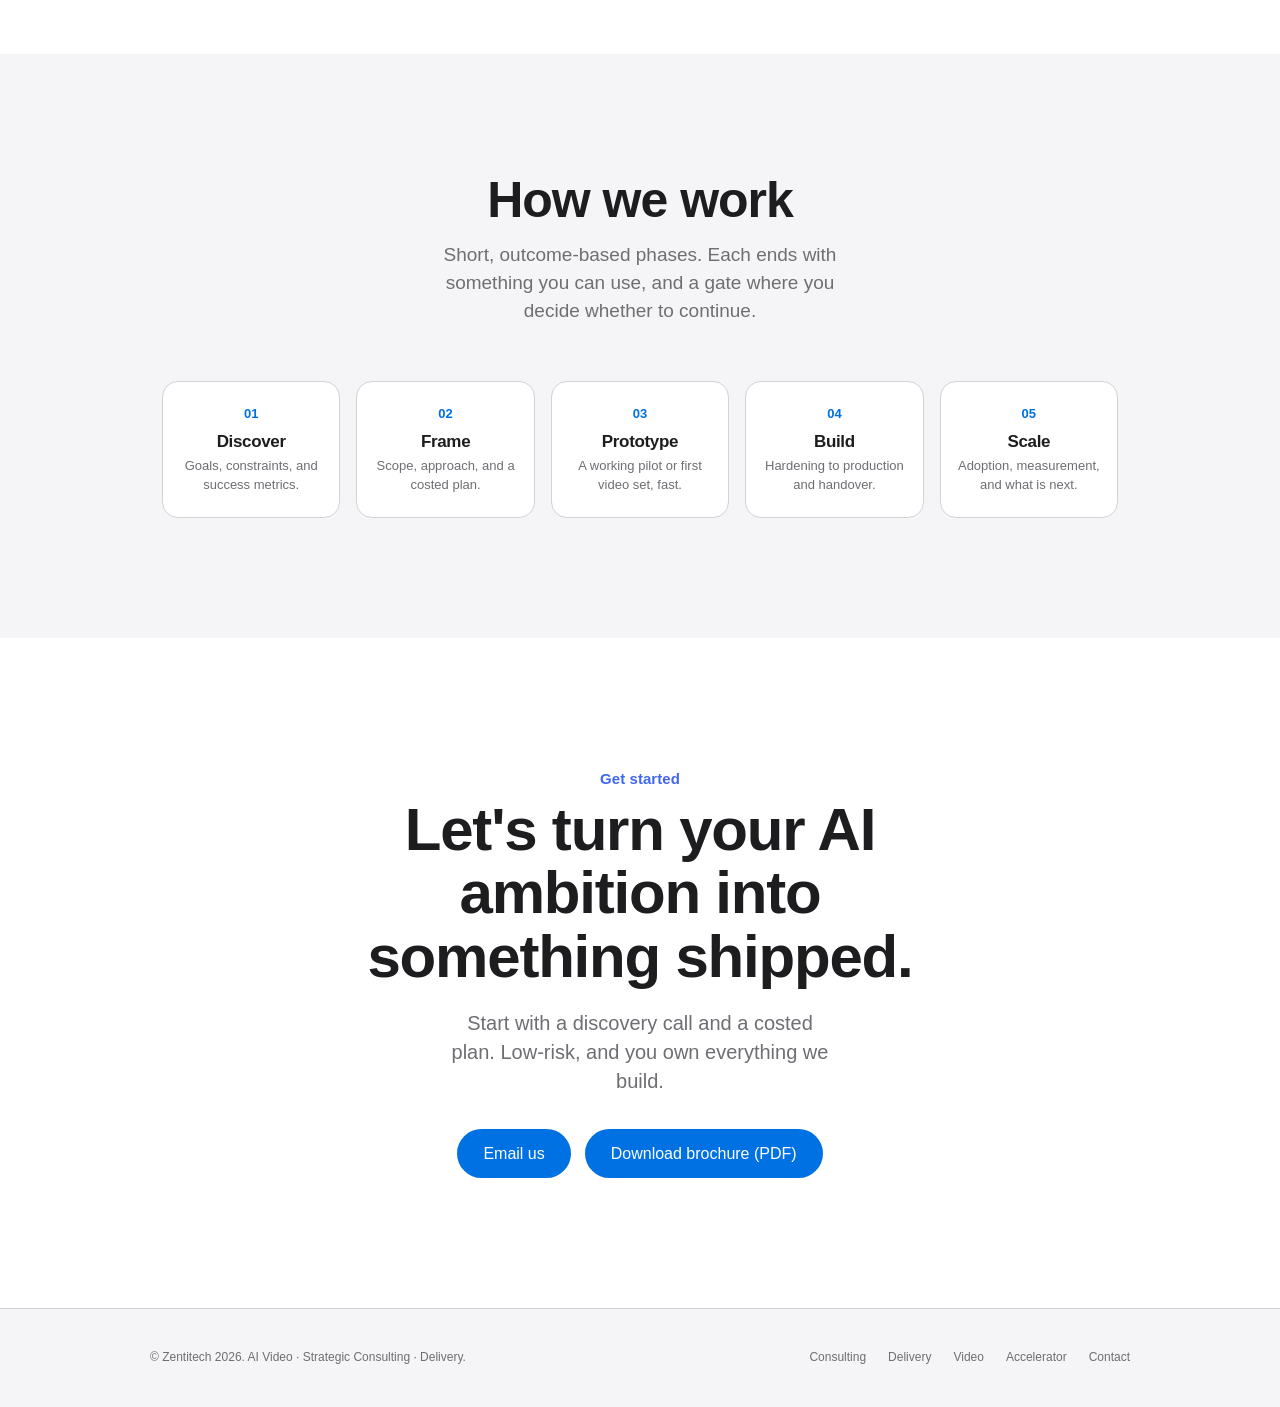
==== commit 6afeab33: "Fix invisible brochure button on light contact section The ghost button variant is white-on-transpar" ====
--- a/index.html
+++ b/index.html
@@ -310,7 +310,7 @@
     <p class="lead reveal">Start with a discovery call and a costed plan. Low-risk, and you own everything we build.</p>
     <div class="actions reveal" style="display:flex;gap:14px;justify-content:center;flex-wrap:wrap">
       <a class="btn" href="mailto:info@zentitech.com">Email us</a>
-      <a class="btn ghost" href="assets/pdf/zentitech-brochure.pdf" download>Download brochure (PDF)</a>
+      <a class="btn line" href="assets/pdf/zentitech-brochure.pdf" download>Download brochure (PDF)</a>
     </div>
   </div>
 </section>
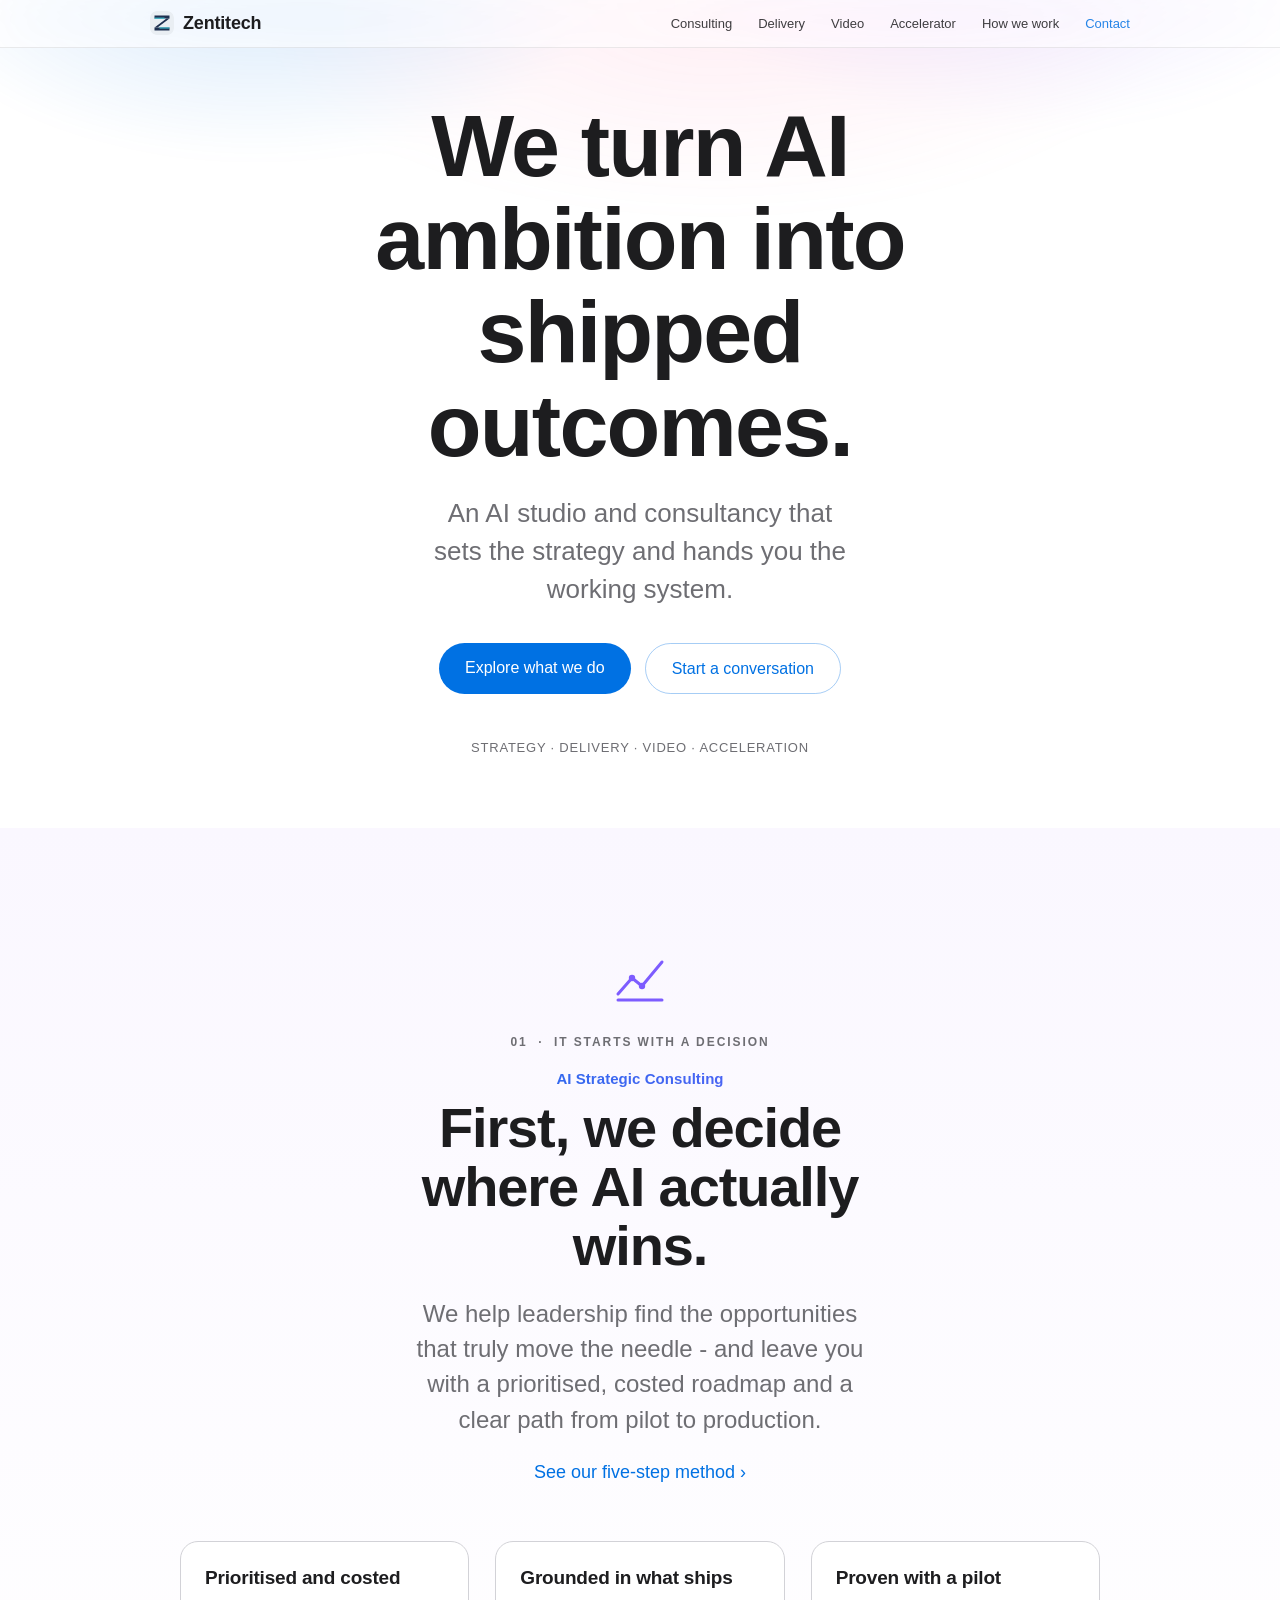
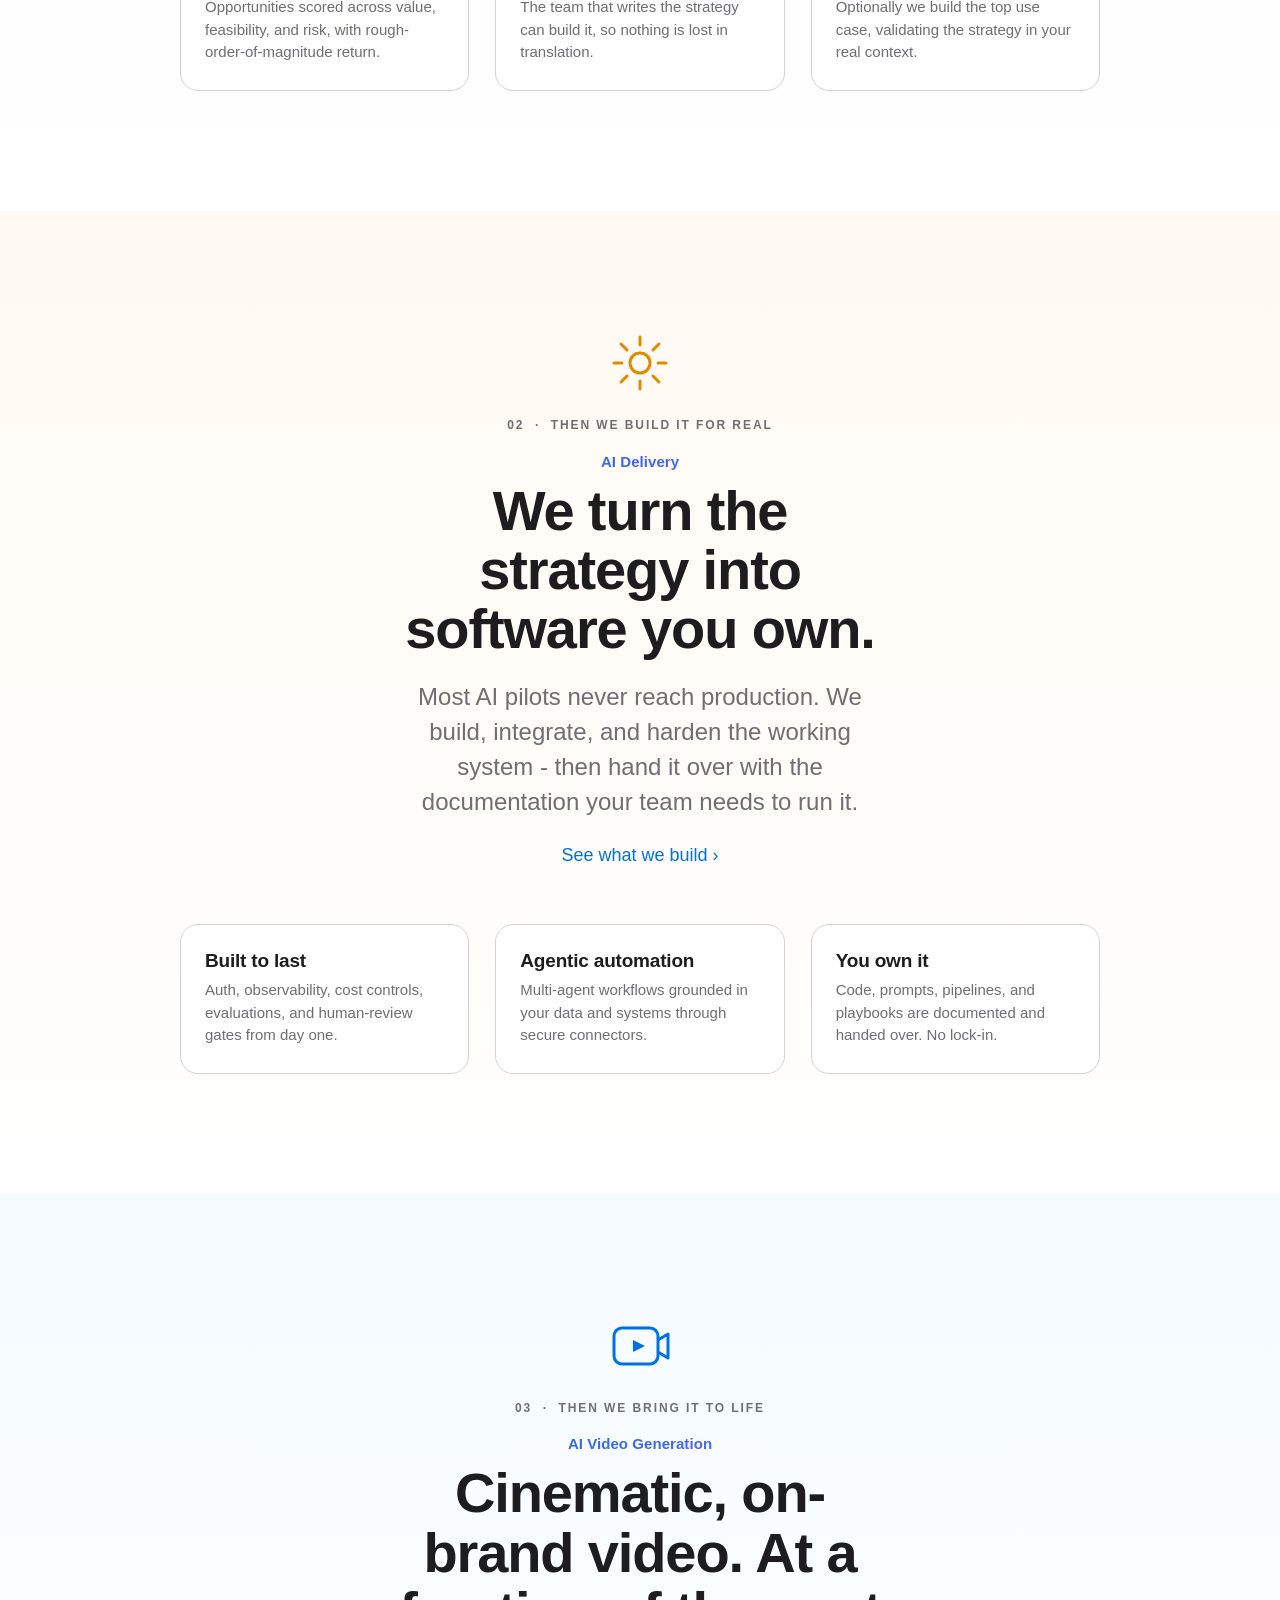
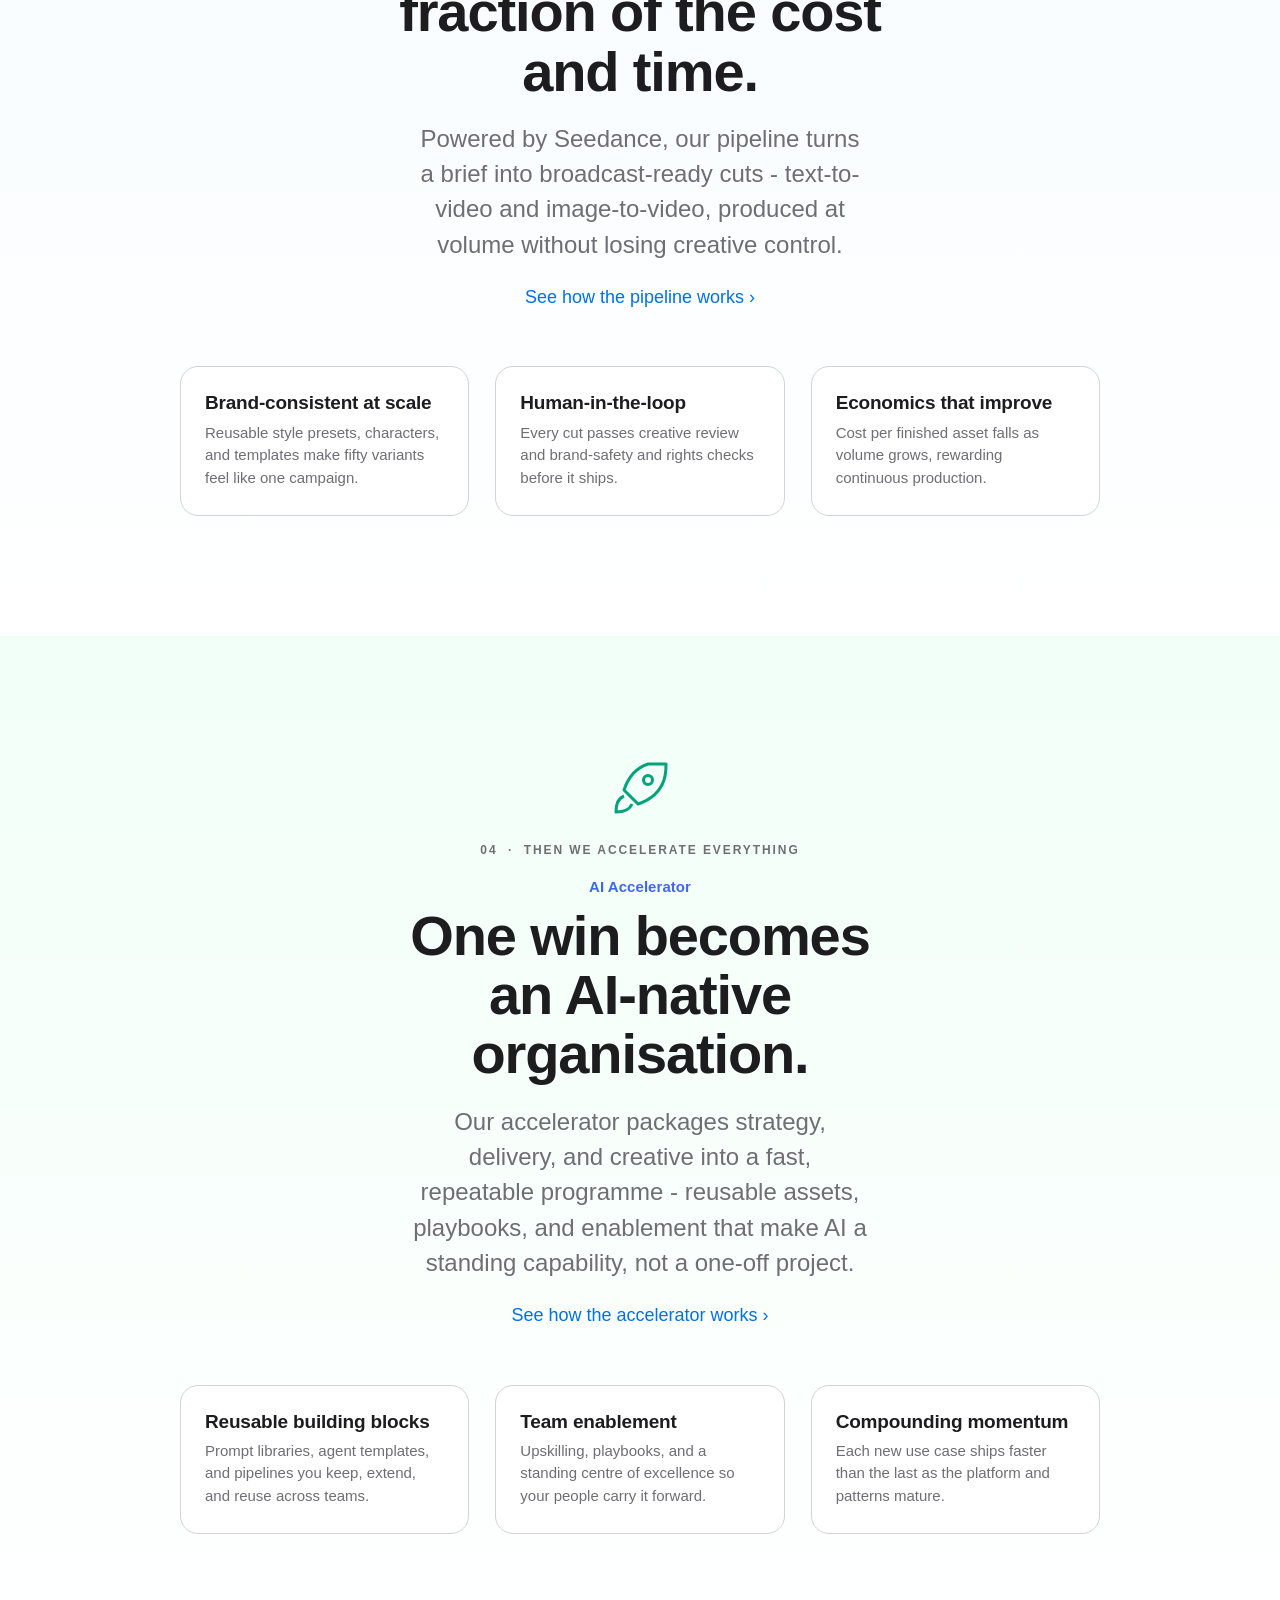
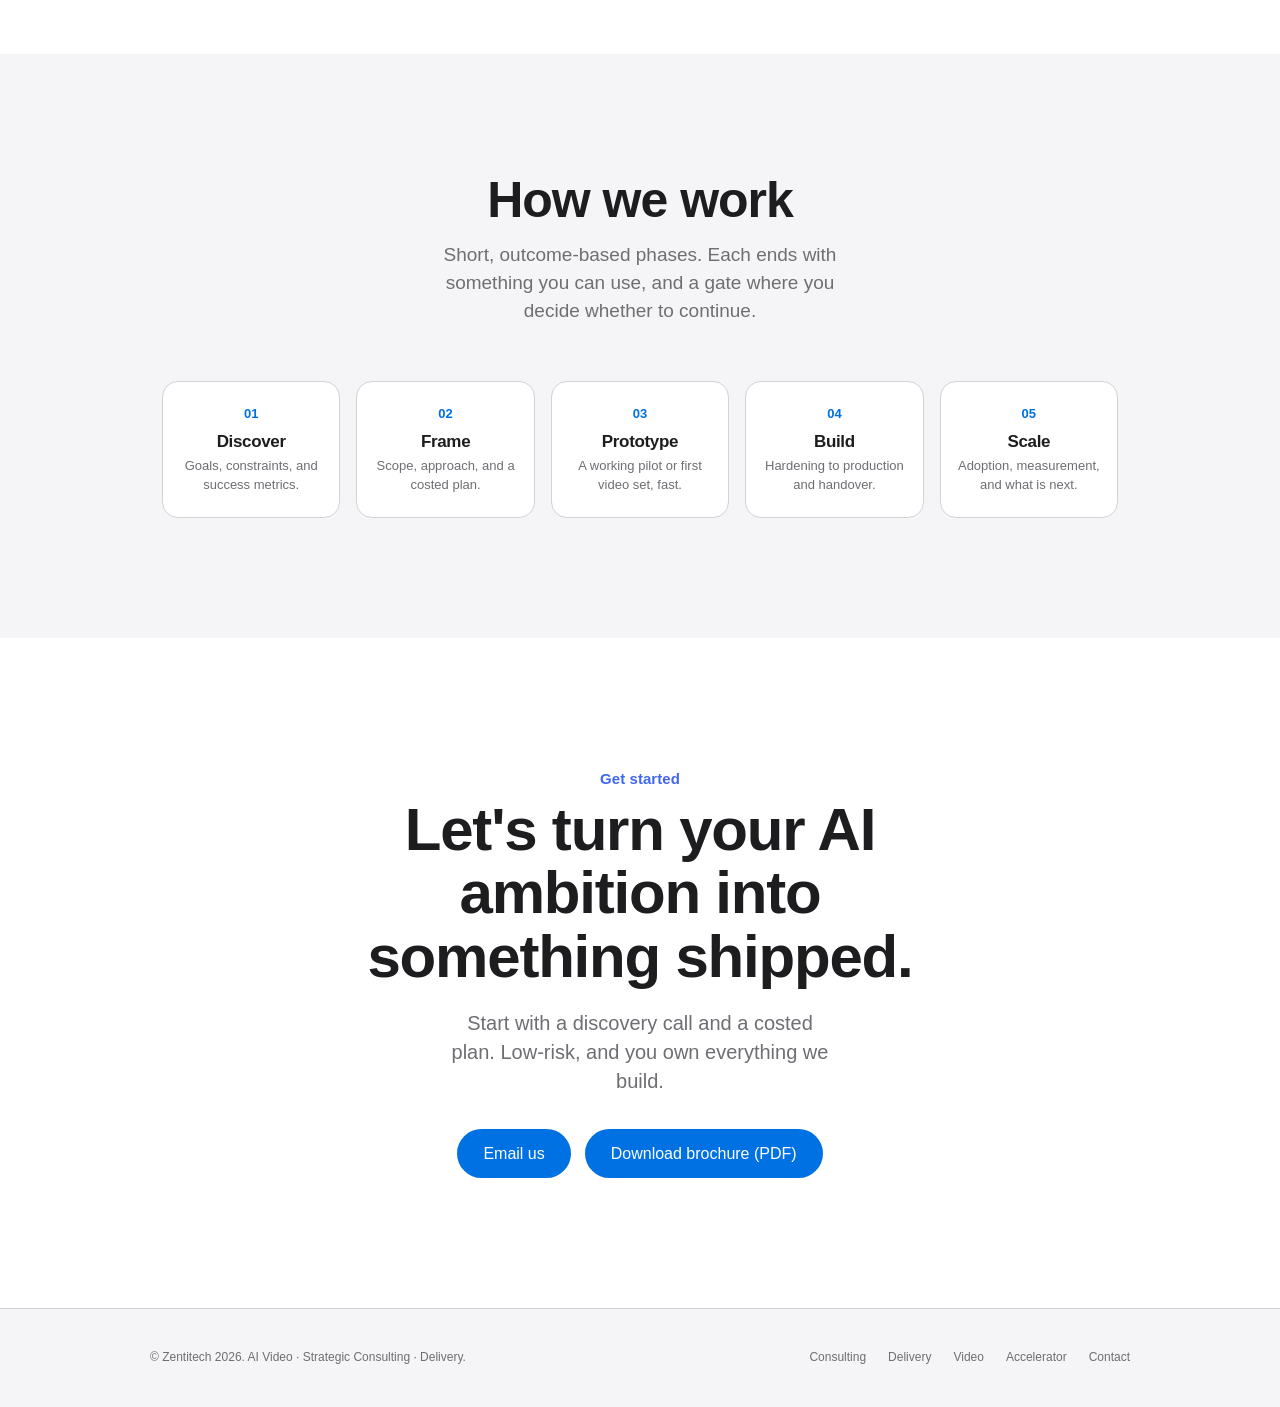
==== commit c182d7cc: "Mobile: add hamburger menu and fix economics table clipping - Add a CSS checkbox-hack hamburger menu" ====
--- a/index.html
+++ b/index.html
@@ -178,6 +178,8 @@
       </svg>
       <span>Zentitech</span>
     </a>
+    <input type="checkbox" id="nav-toggle" class="nav-toggle" hidden>
+    <label for="nav-toggle" class="nav-burger" aria-label="Toggle menu"><span></span></label>
     <div class="nav-links">
       <a href="#consulting">Consulting</a>
       <a href="#delivery">Delivery</a>
@@ -353,6 +355,13 @@
     setTimeout(function(){window.location=href;},260);
   });
 })();
+// Close mobile menu after tapping a nav link
+document.querySelectorAll('.nav-links a').forEach(function(a){
+  a.addEventListener('click',function(){
+    var t=document.getElementById('nav-toggle');
+    if(t) t.checked=false;
+  });
+});
 </script>
 </body>
 </html>
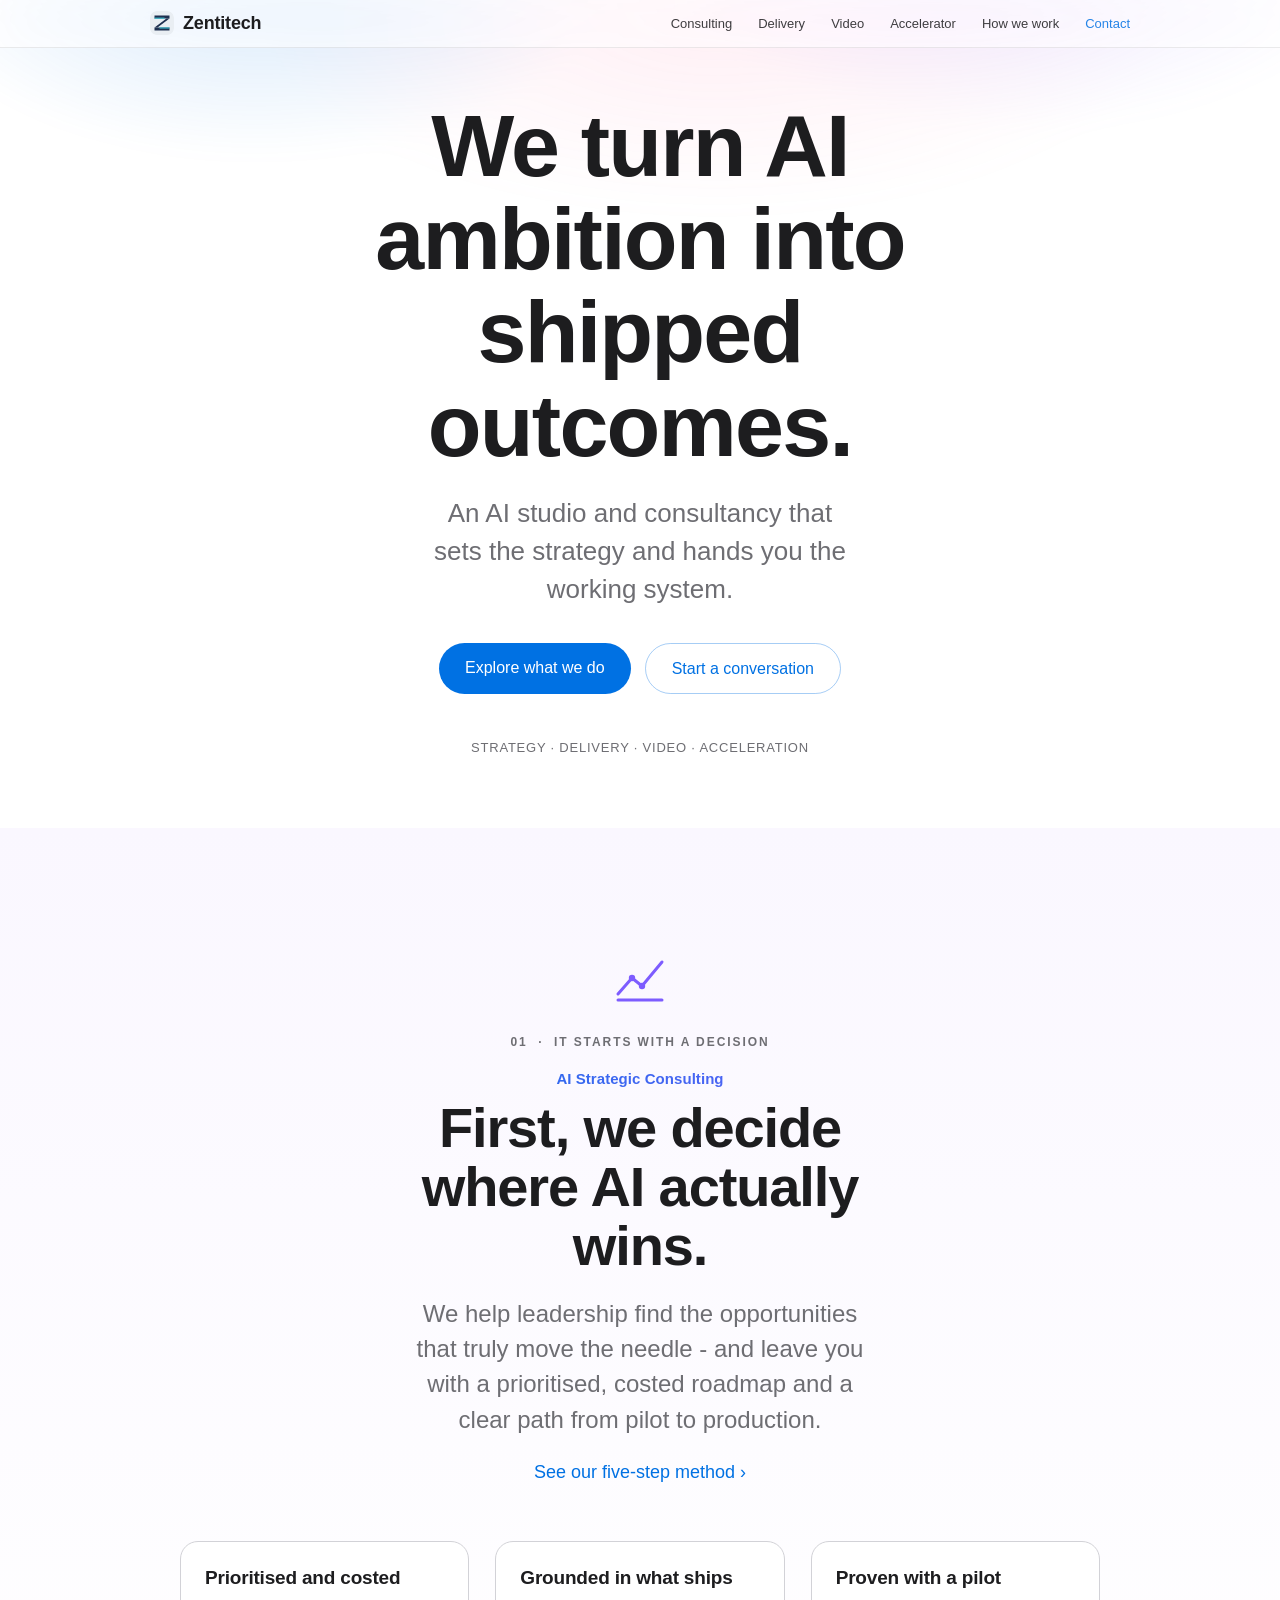
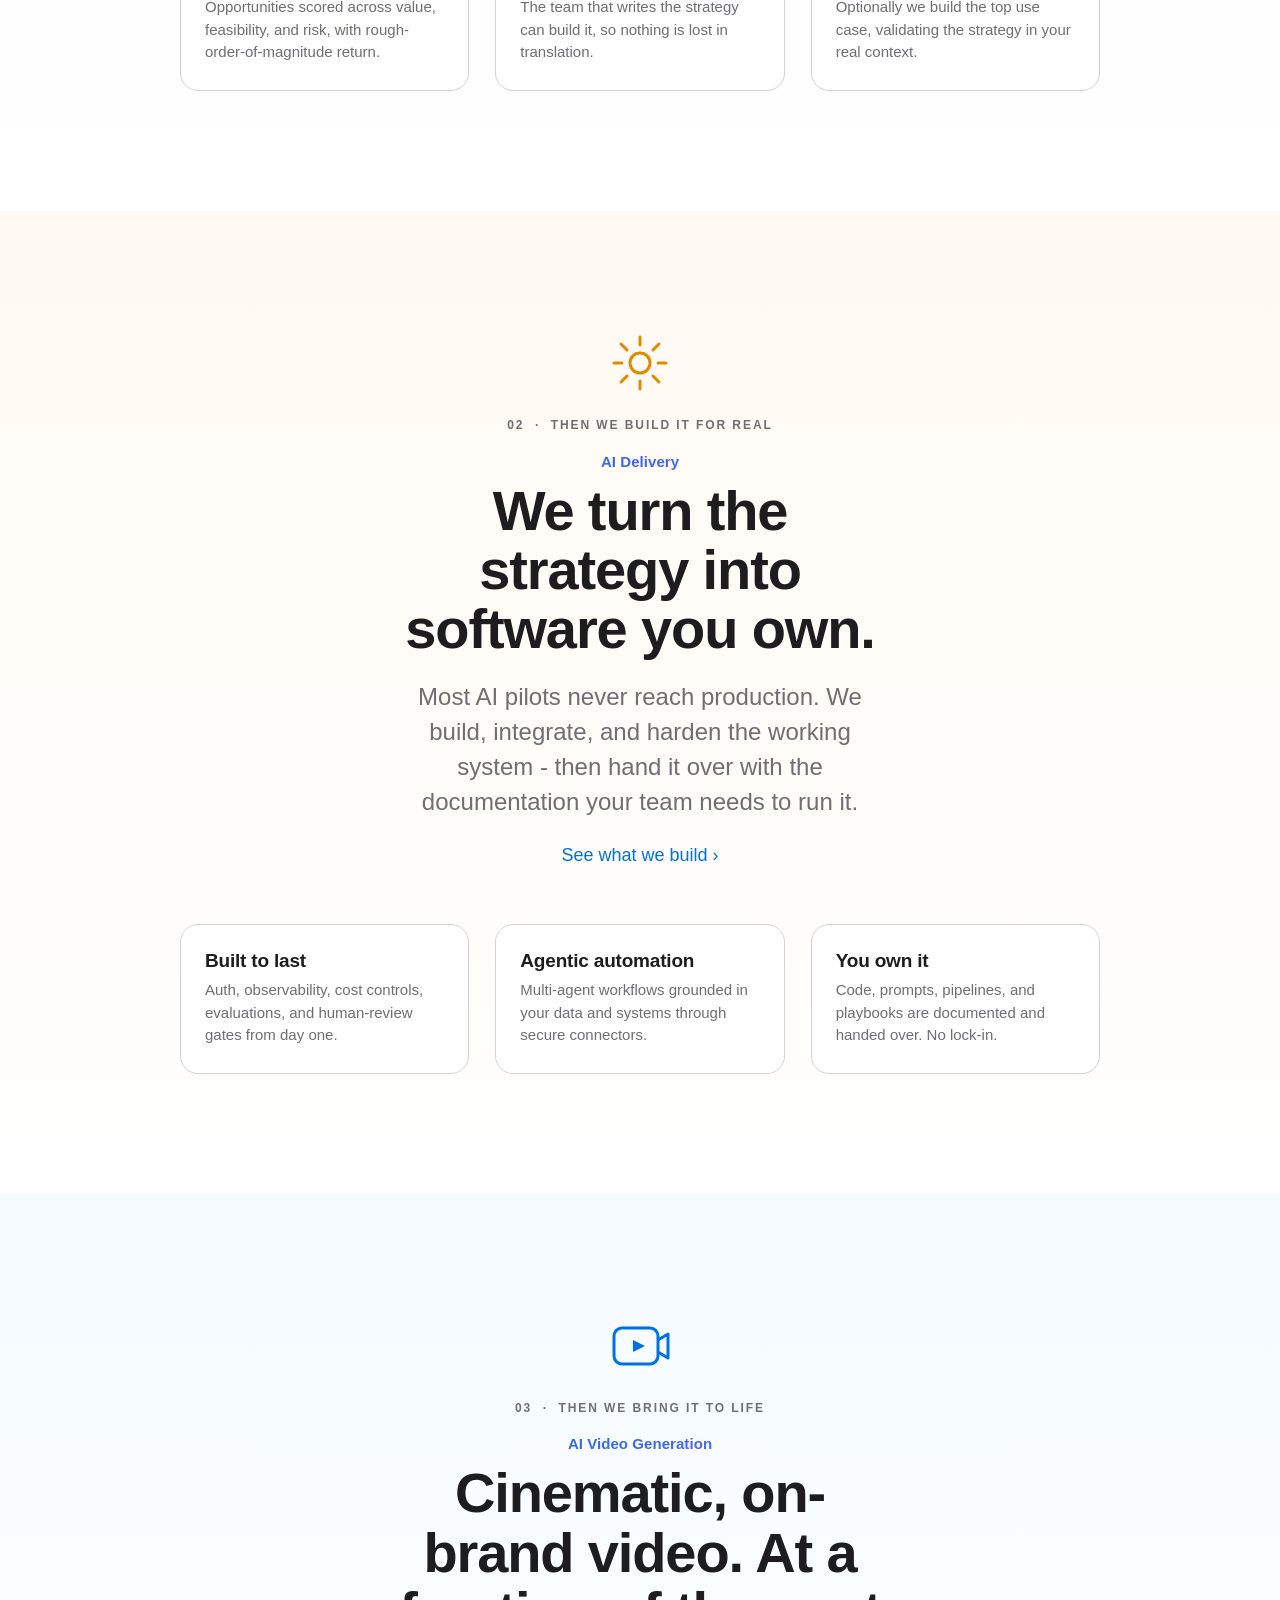
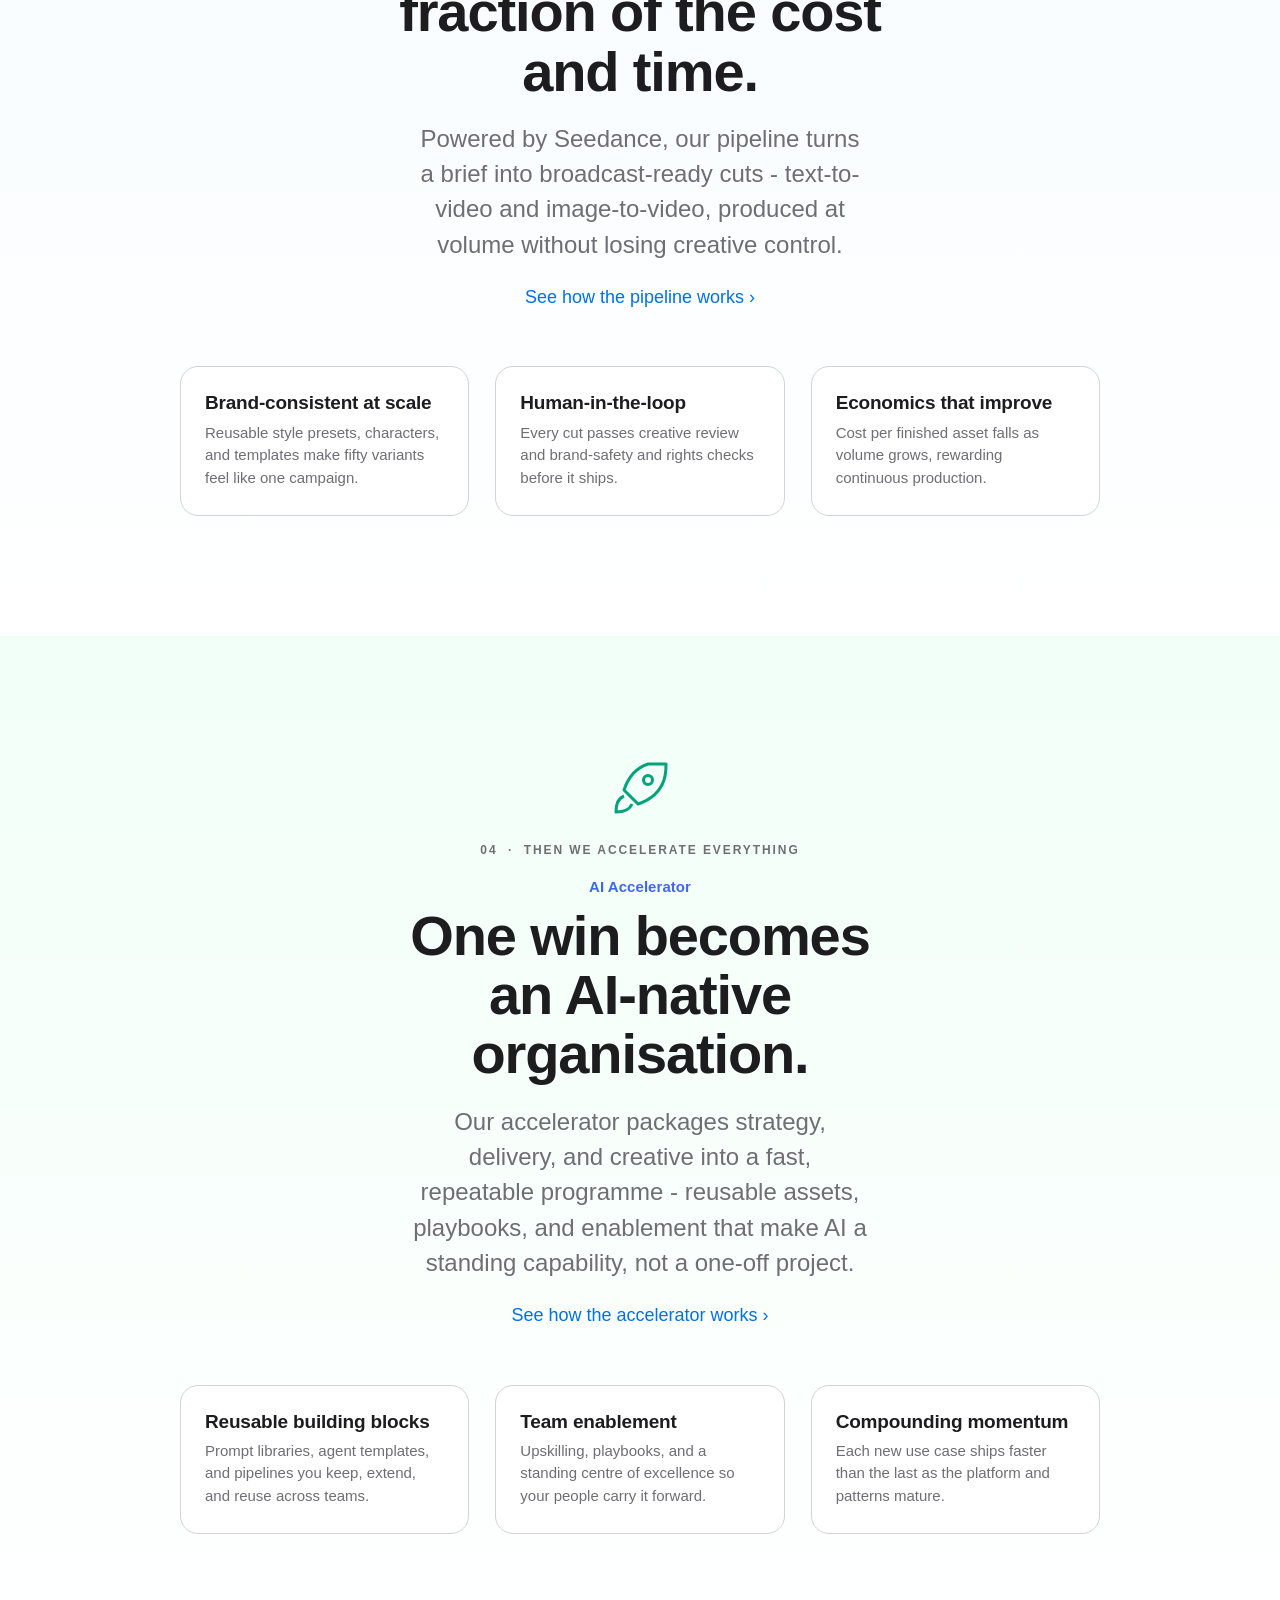
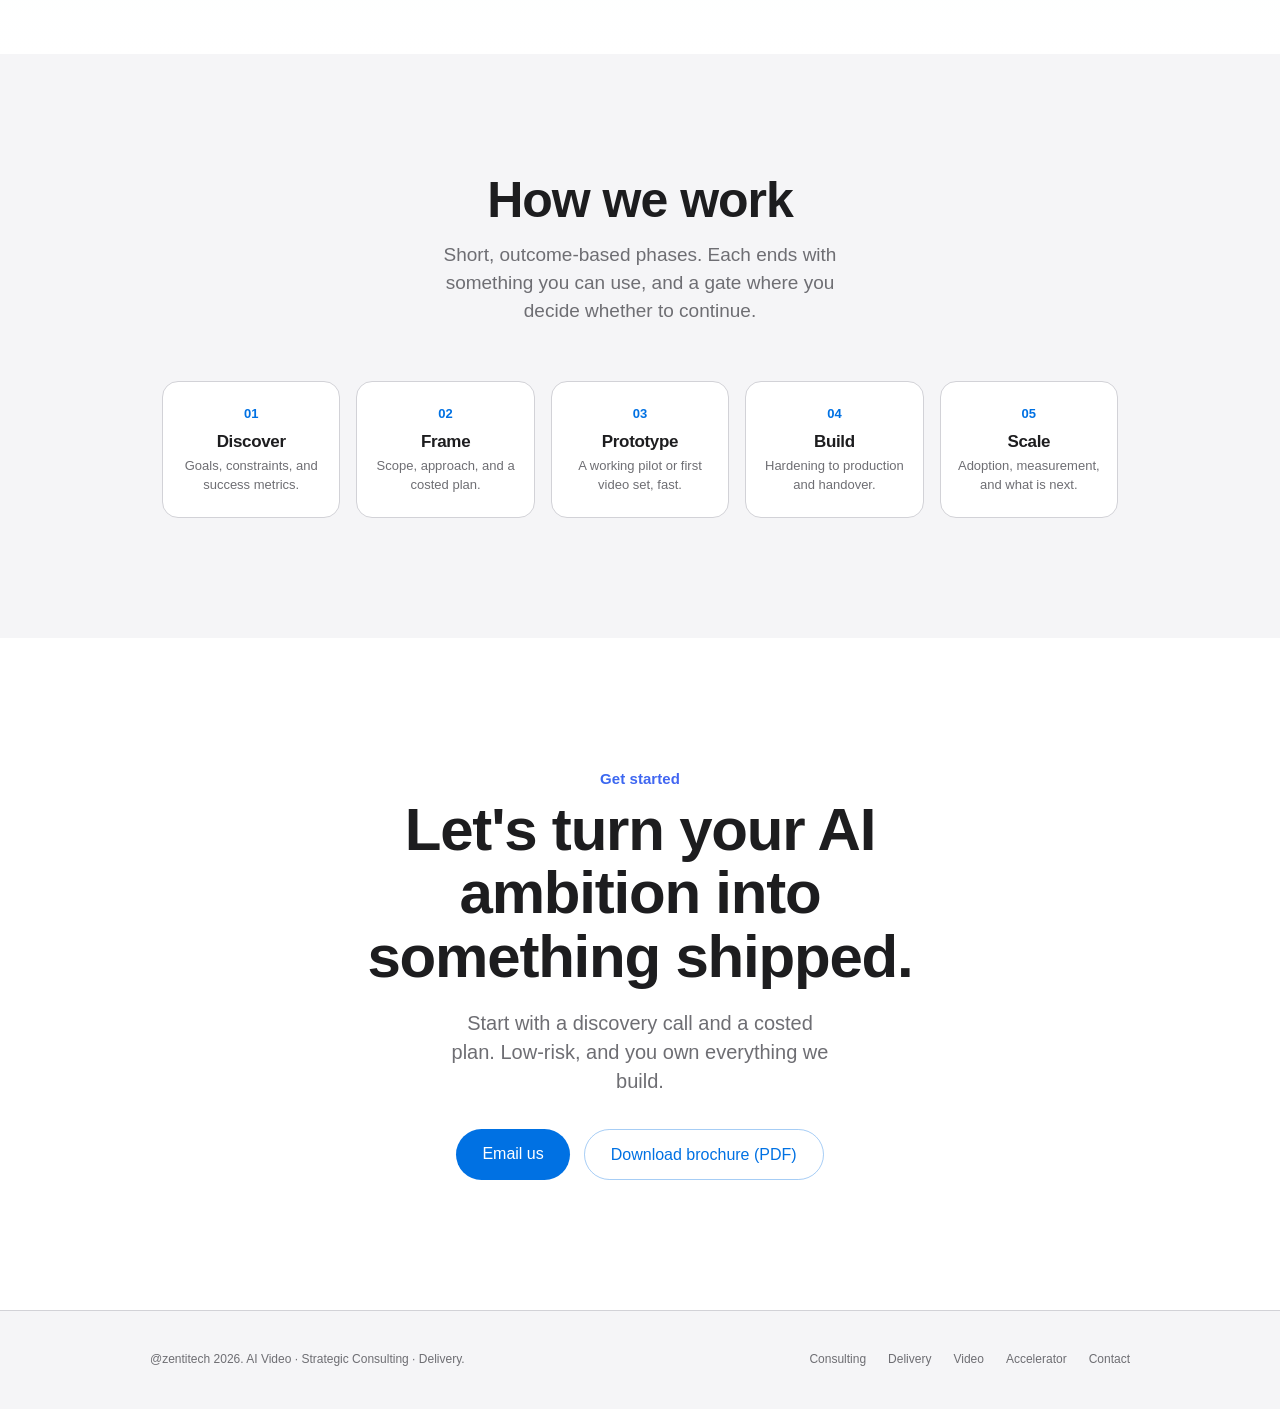
==== commit ae4c0761: "Footer to @zentitech 2026; fix index.html mobile menu (self-contained CSS) - Normalize all footers t" ====
--- a/index.html
+++ b/index.html
@@ -56,6 +56,13 @@
   .nav-links a{color:var(--ink);font-size:13px;font-weight:400;opacity:.85;white-space:nowrap}
   .nav-links a:hover{opacity:1;text-decoration:none}
   .nav-links a.cta{color:var(--accent);font-weight:500}
+  .nav-burger{display:none;flex-direction:column;justify-content:center;align-items:center;
+    width:38px;height:38px;margin:-6px;cursor:pointer;border-radius:9px;-webkit-tap-highlight-color:transparent}
+  .nav-burger span{position:relative;display:block;width:22px;height:2px;background:var(--ink);border-radius:2px;transition:background .2s ease}
+  .nav-burger span::before,.nav-burger span::after{content:"";position:absolute;left:0;width:22px;height:2px;
+    background:var(--ink);border-radius:2px;transition:transform .25s ease,top .25s ease}
+  .nav-burger span::before{top:-7px}
+  .nav-burger span::after{top:7px}
 
   /* ---------- Layout helpers ---------- */
   .wrap{max-width:var(--maxw);margin:0 auto;padding:0 22px}
@@ -151,10 +158,24 @@
     .panel{padding:88px 0}
     .stats,.how,.contact{padding:88px 0}
   }
+  @media(max-width:720px){
+    .nav-burger{display:flex}
+    .nav-links{position:fixed;top:var(--nav-h);left:0;right:0;
+      flex-direction:column;align-items:stretch;gap:0;overflow:hidden;
+      background:rgba(255,255,255,.98);
+      -webkit-backdrop-filter:saturate(180%) blur(20px);backdrop-filter:saturate(180%) blur(20px);
+      border-bottom:1px solid var(--line);box-shadow:0 12px 24px rgba(0,0,0,.06);
+      max-height:0;padding:0 22px;
+      transition:max-height .32s ease,padding .32s ease}
+    .nav-links a{padding:15px 2px;font-size:16px;opacity:1;border-bottom:1px solid var(--line)}
+    .nav-links a:last-child{border-bottom:none}
+    .nav-toggle:checked ~ .nav-links{max-height:calc(100vh - var(--nav-h));padding:6px 22px 14px}
+    .nav-toggle:checked ~ .nav-burger span{background:transparent}
+    .nav-toggle:checked ~ .nav-burger span::before{top:0;transform:rotate(45deg)}
+    .nav-toggle:checked ~ .nav-burger span::after{top:0;transform:rotate(-45deg)}
+  }
   @media(max-width:520px){
     .steps{grid-template-columns:1fr}
-    .nav-links{gap:18px}
-    .brand span{display:none}
   }
   @media (prefers-reduced-motion:reduce){
     html{scroll-behavior:auto}
@@ -312,7 +333,7 @@
     <p class="lead reveal">Start with a discovery call and a costed plan. Low-risk, and you own everything we build.</p>
     <div class="actions reveal" style="display:flex;gap:14px;justify-content:center;flex-wrap:wrap">
       <a class="btn" href="mailto:info@zentitech.com">Email us</a>
-      <a class="btn line" href="assets/pdf/zentitech-brochure.pdf" download>Download brochure (PDF)</a>
+      <a class="btn ghost" href="assets/pdf/zentitech-brochure.pdf" download>Download brochure (PDF)</a>
     </div>
   </div>
 </section>
@@ -320,7 +341,7 @@
 <!-- ===== Footer ===== -->
 <footer>
   <div class="foot-inner">
-    <div>&copy; Zentitech 2026. AI Video · Strategic Consulting · Delivery.</div>
+    <div>@zentitech 2026. AI Video · Strategic Consulting · Delivery.</div>
     <div class="foot-links">
       <a href="#consulting">Consulting</a>
       <a href="#delivery">Delivery</a>
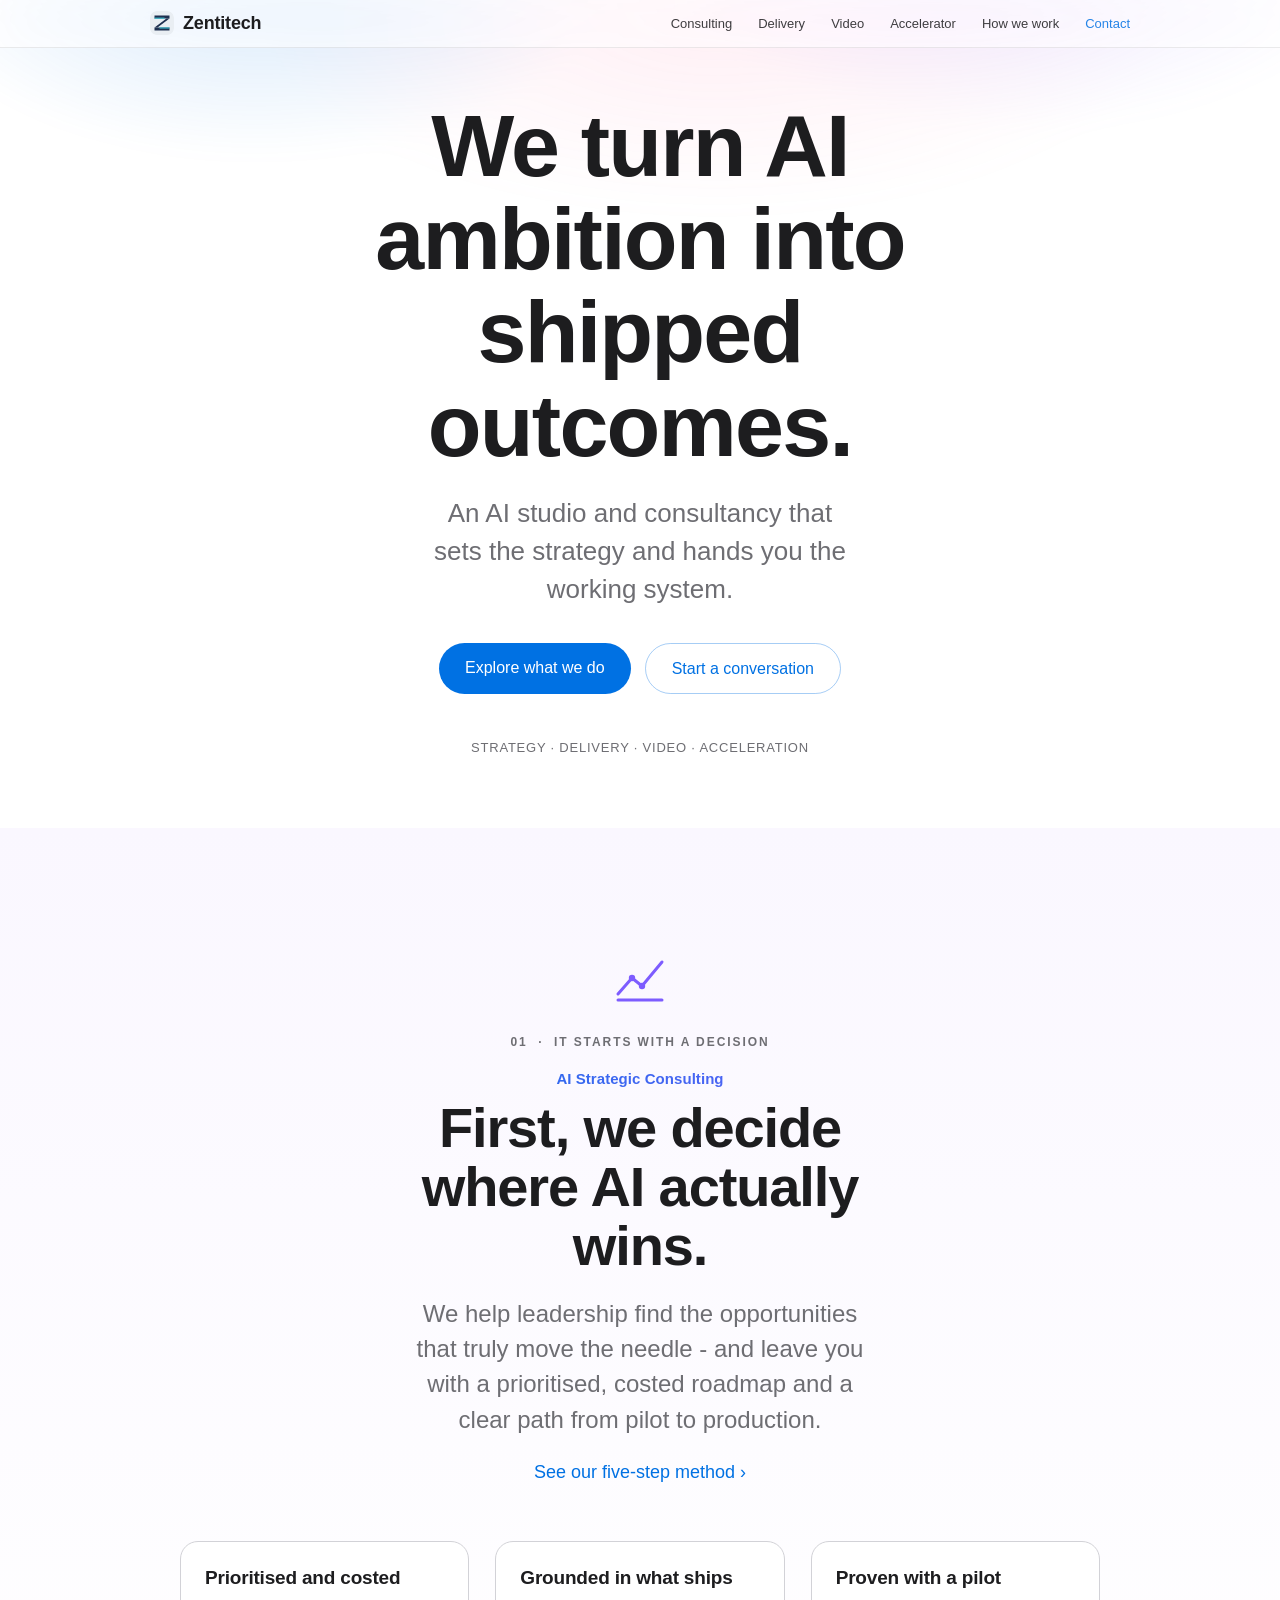
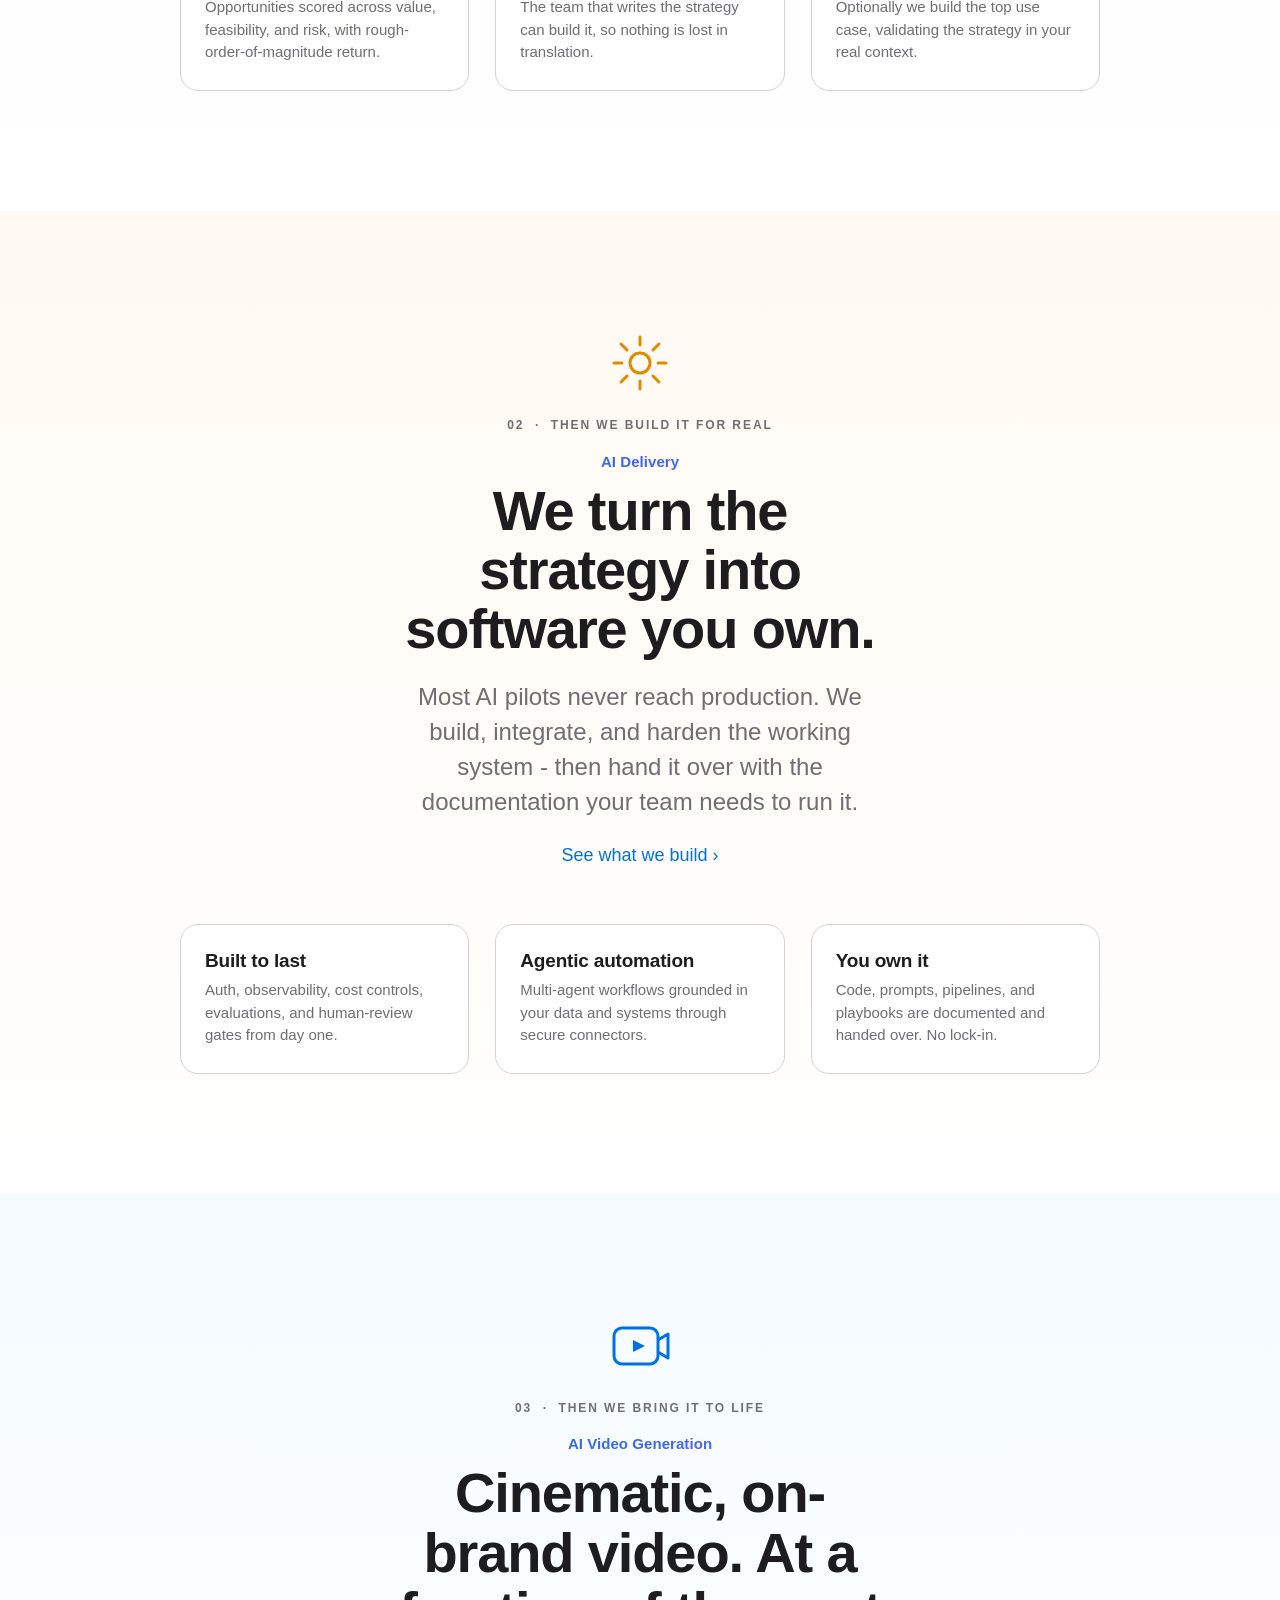
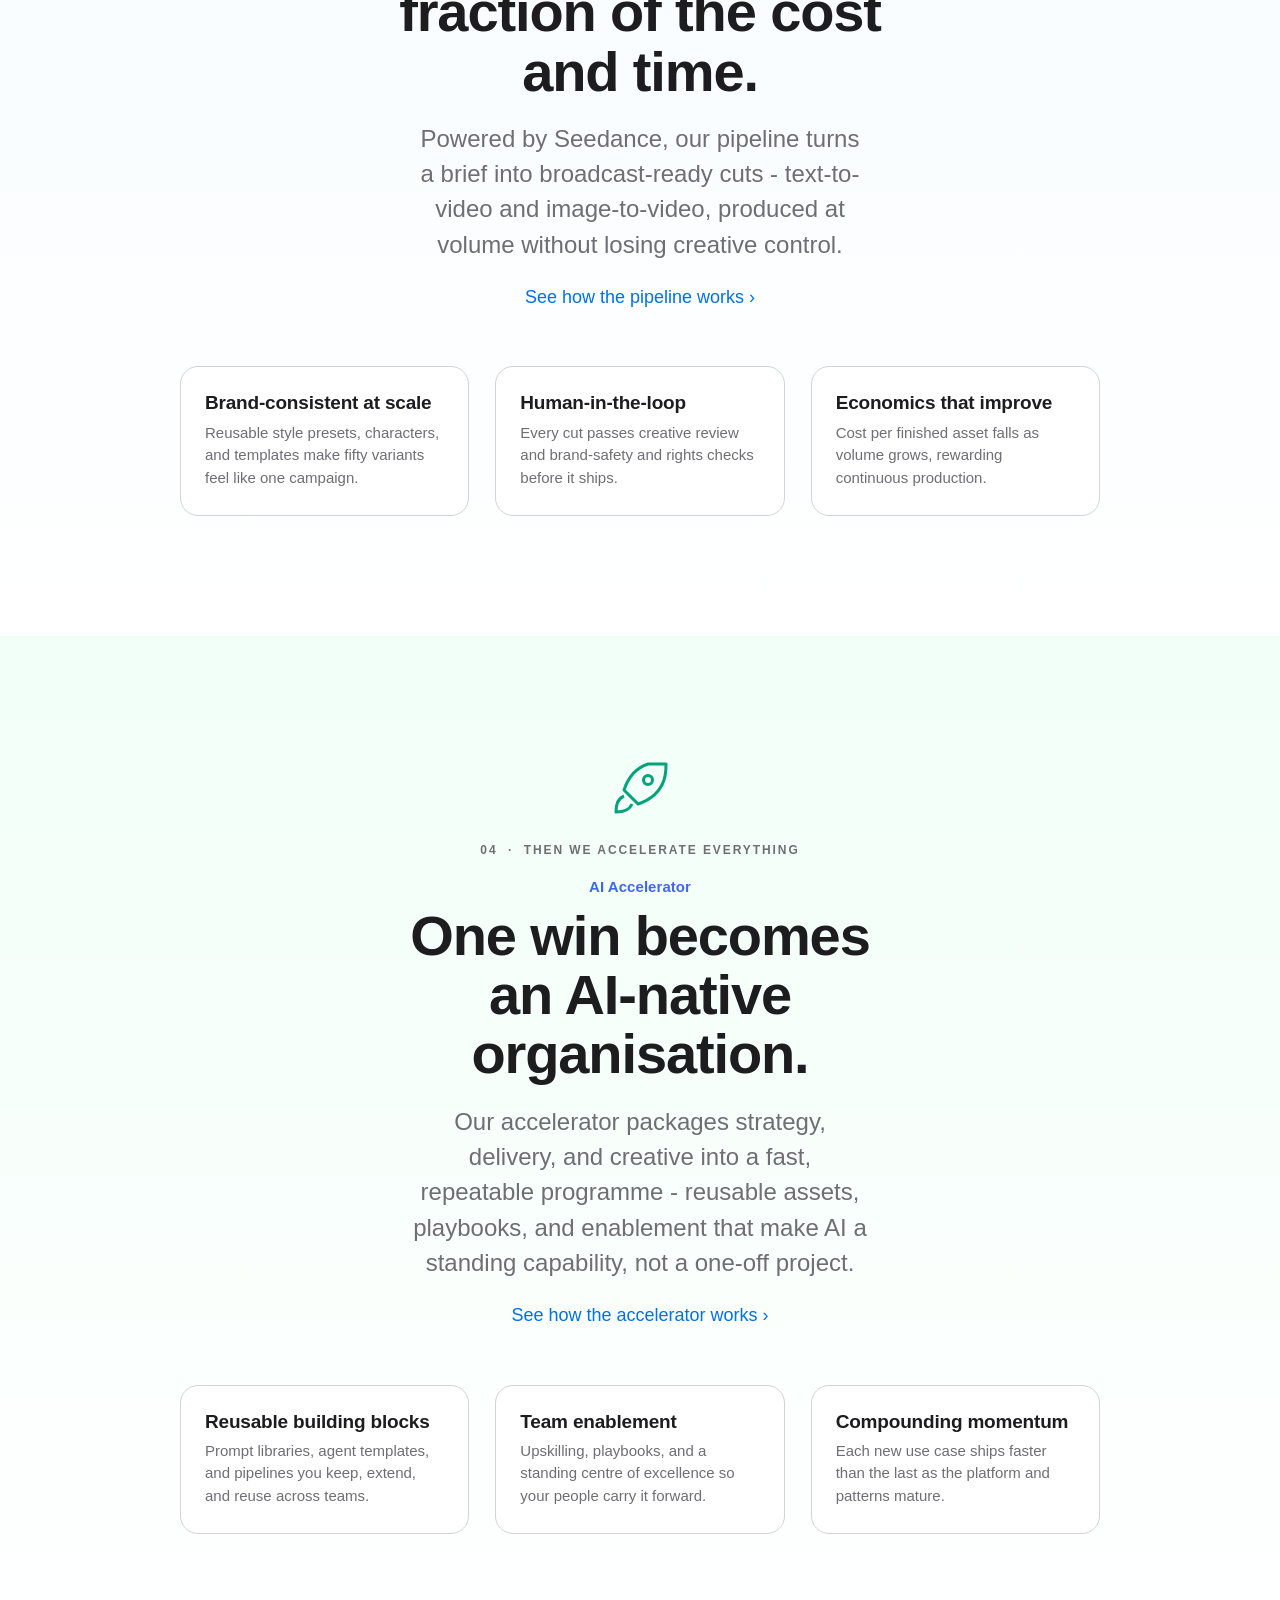
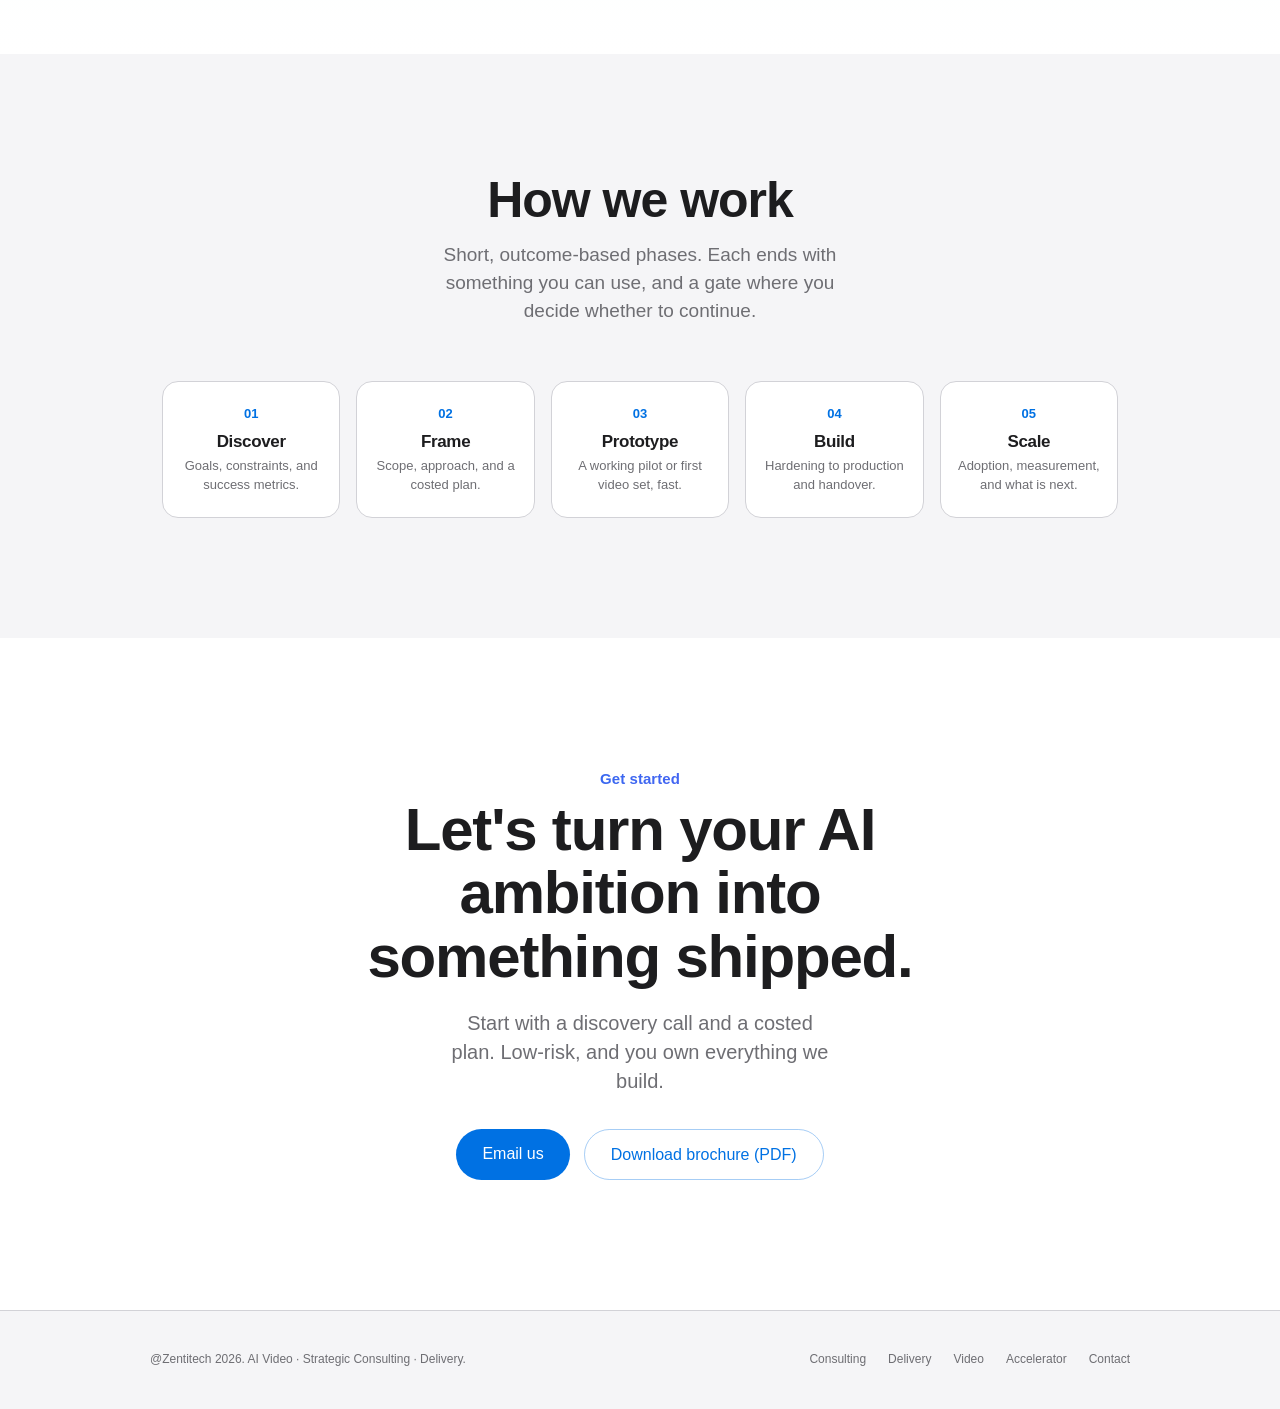
==== commit 1053eec5: "Footer: capitalize Zentitech (@Zentitech 2026) Co-Authored-By: Claude Opus 4.8 <noreply@anthropic.co" ====
--- a/index.html
+++ b/index.html
@@ -341,7 +341,7 @@
 <!-- ===== Footer ===== -->
 <footer>
   <div class="foot-inner">
-    <div>@zentitech 2026. AI Video · Strategic Consulting · Delivery.</div>
+    <div>@Zentitech 2026. AI Video · Strategic Consulting · Delivery.</div>
     <div class="foot-links">
       <a href="#consulting">Consulting</a>
       <a href="#delivery">Delivery</a>
